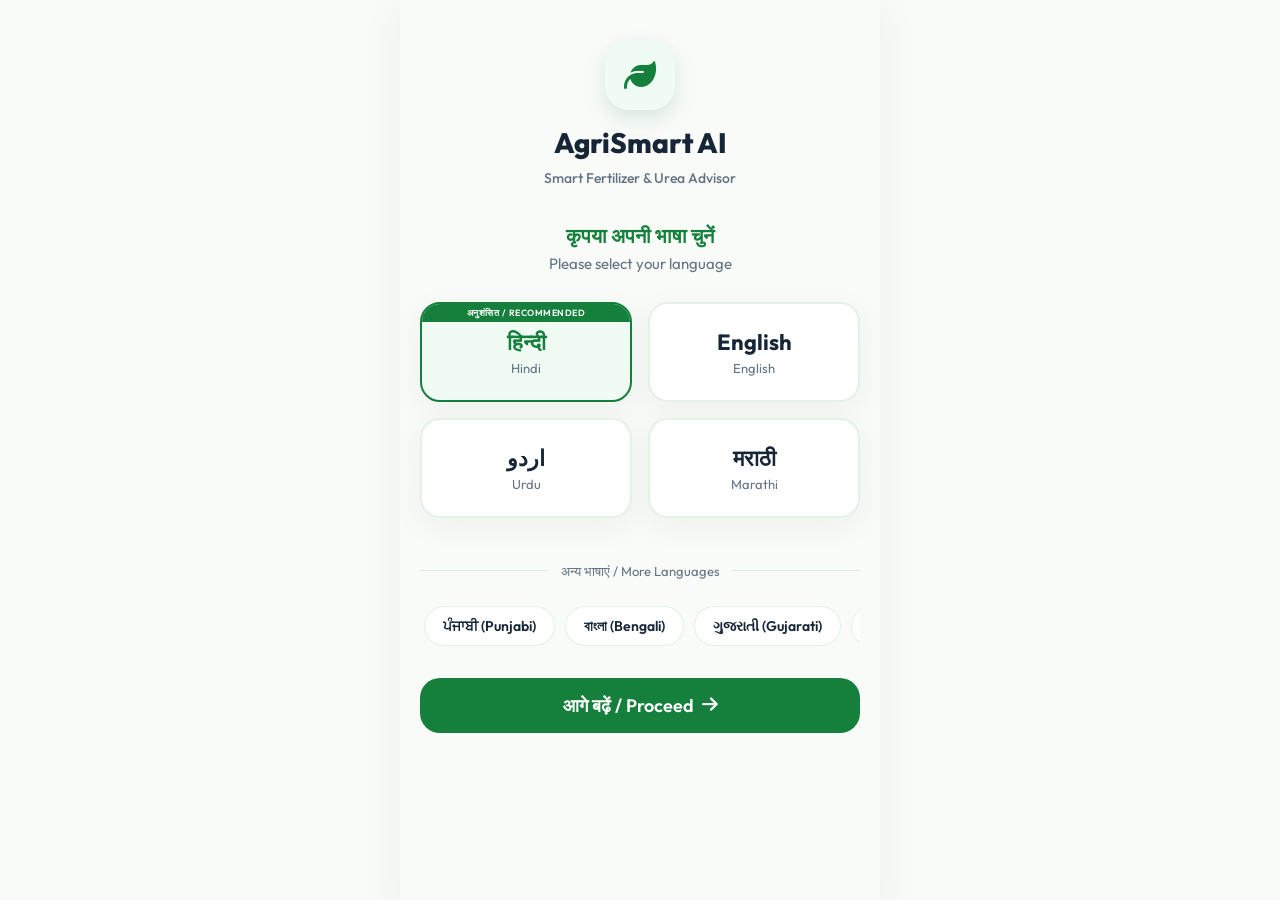
==== index.html @ a5fe014a ". .." ====
<!DOCTYPE html>
<html lang="en">
<head>
  <meta charset="UTF-8">
  <meta name="viewport" content="width=device-width, initial-scale=1.0">
  <title>AgriSmart AI – Smart Fertilizer & Urea Recommendation Assistant</title>
  <!-- PWA Support -->
  <link rel="manifest" href="manifest.json">
  <meta name="theme-color" content="#1b8a4a">
  <link rel="apple-touch-icon" href="https://cdn-icons-png.flaticon.com/512/3043/3043888.png">
  
  <!-- Premium Typography -->
  <link rel="preconnect" href="https://fonts.googleapis.com">
  <link rel="preconnect" href="https://fonts.gstatic.com" crossorigin>
  <link href="https://fonts.googleapis.com/css2?family=Outfit:wght@300;400;500;600;700;800&display=swap" rel="stylesheet">
  
  <!-- FontAwesome Icons for visual enhancement -->
  <link rel="stylesheet" href="https://cdnjs.cloudflare.com/ajax/libs/font-awesome/6.4.0/css/all.min.css">
  
  <!-- Stylesheet link -->
  <link rel="stylesheet" href="style.css">
</head>
<body>

  <!-- Root Application Container -->
  <div id="app-container">

    <!-- 1. MANDATORY LANGUAGE SELECTION SCREEN -->
    <div id="screen-language" class="app-screen active">
      <div class="screen-content language-selection-wrapper">
        <div class="brand-header animate-fade-in">
          <div class="logo-icon"><i class="fa-solid fa-leaf"></i></div>
          <h1>AgriSmart AI</h1>
          <p class="subtitle">Smart Fertilizer & Urea Advisor</p>
        </div>

        <div class="language-instruction">
          <p class="prompt-hi">कृपया अपनी भाषा चुनें</p>
          <p class="prompt-en">Please select your language</p>
        </div>

        <!-- Major Languages Cards Grid -->
        <div class="major-languages-grid">
          <button class="lang-card highlighted" data-lang="hi">
            <span class="native-script">हिन्दी</span>
            <span class="transliterated">Hindi</span>
            <span class="recommend-badge">अनुशंसित / Recommended</span>
          </button>
          <button class="lang-card" data-lang="en">
            <span class="native-script">English</span>
            <span class="transliterated">English</span>
          </button>
          <button class="lang-card" data-lang="ur">
            <span class="native-script">اردو</span>
            <span class="transliterated">Urdu</span>
          </button>
          <button class="lang-card" data-lang="mr">
            <span class="native-script">मराठी</span>
            <span class="transliterated">Marathi</span>
          </button>
        </div>

        <div class="divider-text">
          <span>अन्य भाषाएं / More Languages</span>
        </div>

        <!-- Scrolling List of Other Regional Languages -->
        <div class="scrolling-languages-list">
          <button class="lang-pill" data-lang="pa"><span class="native-script">ਪੰਜਾਬੀ</span> (Punjabi)</button>
          <button class="lang-pill" data-lang="bn"><span class="native-script">বাংলা</span> (Bengali)</button>
          <button class="lang-pill" data-lang="gu"><span class="native-script">ગુજરાતી</span> (Gujarati)</button>
          <button class="lang-pill" data-lang="ta"><span class="native-script">தமிழ்</span> (Tamil)</button>
          <button class="lang-pill" data-lang="te"><span class="native-script">తెలుగు</span> (Telugu)</button>
          <button class="lang-pill" data-lang="kn"><span class="native-script">ಕನ್ನಡ</span> (Kannada)</button>
          <button class="lang-pill" data-lang="ml"><span class="native-script">മലയാളം</span> (Malayalam)</button>
          <button class="lang-pill" data-lang="or"><span class="native-script">ଓଡ଼ିଆ</span> (Odia)</button>
          <button class="lang-pill" data-lang="as"><span class="native-script">অসমীয়া</span> (Assamese)</button>
        </div>

        <div class="action-footer">
          <button id="btn-confirm-language" class="btn btn-primary btn-block btn-lg">
            <span>आगे बढ़ें / Proceed</span> <i class="fa-solid fa-arrow-right"></i>
          </button>
        </div>
      </div>
    </div>

    <!-- 2. QUICK MOBILE OTP LOGIN SCREEN -->
    <div id="screen-login" class="app-screen">
      <header class="app-header">
        <button class="btn-back" onclick="goToScreen('screen-language')"><i class="fa-solid fa-arrow-left"></i></button>
        <span class="header-title" data-i18n="login_title">OTP Login</span>
        <div class="header-spacer"></div>
      </header>
      <div class="screen-content form-container">
        <div class="form-art">
          <i class="fa-solid fa-shield-halved"></i>
        </div>
        <h2 data-i18n="enter_phone_title">Verify Mobile Number</h2>
        <p class="form-desc" data-i18n="enter_phone_desc">We will send a 4-digit verification code to log in safely.</p>
        
        <div class="form-group">
          <label for="input-phone" data-i18n="phone_label">Mobile Number</label>
          <div class="input-with-prefix">
            <span class="prefix">+91</span>
            <input type="tel" id="input-phone" placeholder="98765 43210" maxlength="10">
          </div>
        </div>

        <div id="otp-group" class="form-group hidden">
          <label for="input-otp" data-i18n="otp_label">Enter 4-Digit OTP</label>
          <input type="text" id="input-otp" placeholder="XXXX" maxlength="4" class="otp-input">
          <p class="resend-timer"><span data-i18n="resend_text">Resend Code in:</span> <span id="timer-seconds">59</span>s</p>
        </div>

        <button id="btn-login-submit" class="btn btn-primary btn-block btn-lg">
          <span data-i18n="btn_send_otp">Send OTP Code</span> <i class="fa-solid fa-chevron-right"></i>
        </button>
      </div>
    </div>

    <!-- 3. MAIN DASHBOARD SCREEN -->
    <div id="screen-dashboard" class="app-screen">
      <header class="dashboard-header">
        <div class="user-greeting">
          <div class="avatar"><i class="fa-solid fa-user-gear"></i></div>
          <div>
            <h4 data-i18n="welcome_back">Welcome Back,</h4>
            <h3 id="dash-user-name">Saiful</h3>
          </div>
        </div>
        <div class="header-actions">
          <button class="btn-header-action" id="btn-theme-toggle" title="Toggle Dark/Light Mode"><i class="fa-solid fa-moon"></i></button>
          <button class="btn-header-action" onclick="goToScreen('screen-admin')" title="Admin Panel"><i class="fa-solid fa-chart-line"></i></button>
          <button class="btn-header-action" onclick="goToScreen('screen-settings')" title="Settings"><i class="fa-solid fa-gear"></i></button>
        </div>
      </header>

      <div class="screen-content dashboard-content">
        <!-- Weather Status Card -->
        <div class="weather-alert-card animate-slide-in">
          <div class="weather-main">
            <div class="weather-info">
              <span class="temp" id="dash-temp">32°C</span>
              <span class="desc" id="dash-weather-desc">Partly Cloudy</span>
              <span class="location" id="dash-location">
                <i class="fa-solid fa-location-dot"></i> <span id="dash-location-text">Lucknow, UP</span>
                <button id="btn-gps-sync" title="Sync live weather via GPS" style="background: none; border: none; color: var(--primary-green); cursor: pointer; font-size: 14px; padding: 2px 6px; display: inline-flex; align-items: center; margin-left: 4px; border-radius: 4px; background-color: var(--primary-green-light); transition: opacity 0.2s;"><i class="fa-solid fa-location-crosshairs"></i></button>
                <span id="weather-status-badge" style="font-size: 8px; font-weight: 800; background: var(--neutral-slate); color: var(--neutral-white); padding: 2px 5px; border-radius: 10px; margin-left: 6px; vertical-align: middle;">SIMULATED</span>
              </span>
            </div>
            <div class="weather-icon-lg">
              <i class="fa-solid fa-cloud-sun-rain"></i>
            </div>
          </div>
          <div class="weather-advisory-alert green">
            <i class="fa-solid fa-circle-check"></i>
            <span id="dash-weather-advisory" data-i18n="weather_safe_advisory">No rain expected for 48 hours. Excellent timing for granular urea application.</span>
          </div>
        </div>
        <!-- Weather Simulation Controller -->
        <div class="weather-simulator-panel animate-slide-in">
          <span class="sim-title"><i class="fa-solid fa-wand-magic-sparkles"></i> Weather Demo Simulator</span>
          <div class="sim-btn-group">
            <button class="sim-btn active" data-weather="default">Clear</button>
            <button class="sim-btn" data-weather="rain">Heavy Rain</button>
            <button class="sim-btn" data-weather="wind">High Wind</button>
            <button class="sim-btn" data-weather="drought">Drought</button>
          </div>
        </div>

        <!-- Quick Advisory Start Trigger -->
        <div class="advisory-cta-box" onclick="startChatbot()">
          <div class="cta-content">
            <h3 data-i18n="cta_title">Get Smart Fertilizer Recommendation</h3>
            <p data-i18n="cta_subtitle">Choose the correct urea/fertilizer type, exact quantities, and schedules.</p>
          </div>
          <div class="cta-icon-wrapper">
            <i class="fa-solid fa-comment-medical"></i>
          </div>
        </div>

        <!-- Soil OCR Upload Trigger -->
        <div id="ocr-upload-box" class="ocr-cta-box animate-slide-in" style="background-color: var(--neutral-white); border: 2px dashed var(--primary-green); border-radius: var(--border-radius-lg); padding: 18px 24px; display: flex; justify-content: space-between; align-items: center; cursor: pointer; margin-bottom: 24px; box-shadow: var(--card-shadow);">
          <div class="cta-content" style="flex: 1; padding-right: 16px;">
            <h3 style="font-size: 15px; font-weight: 700; color: var(--primary-green); margin-bottom: 4px;"><i class="fa-solid fa-file-invoice"></i> Upload Soil Report (OCR)</h3>
            <p style="font-size: 12px; color: var(--neutral-slate);">Upload physical report photo to auto-fill NPK parameters.</p>
            <input type="file" id="ocr-file-input" accept="image/*" class="hidden">
          </div>
          <div class="ocr-icon-wrapper" style="width: 44px; height: 44px; background-color: var(--primary-green-light); border-radius: 50%; display: flex; align-items: center; justify-content: center; font-size: 18px; color: var(--primary-green);">
            <i class="fa-solid fa-camera"></i>
          </div>
        </div>

        <!-- Quick Statistics Section -->
        <div class="dashboard-section-title">
          <span data-i18n="your_farm_title">Your Farm Config</span>
          <button class="btn-text" onclick="goToScreen('screen-settings')" data-i18n="edit_btn">Edit</button>
        </div>

        <div class="farm-spec-grid">
          <div class="spec-card">
            <span class="label" data-i18n="spec_soil">Soil Type</span>
            <span class="value" id="dash-soil-type">Loamy Soil</span>
            <i class="fa-solid fa-mountain icon"></i>
          </div>
          <div class="spec-card">
            <span class="label" data-i18n="spec_size">Land Area</span>
            <span class="value" id="dash-land-area">2.5 Acres</span>
            <i class="fa-solid fa-vector-square icon"></i>
          </div>
          <div class="spec-card">
            <span class="label" data-i18n="spec_budget">Budget Level</span>
            <span class="value" id="dash-budget-level">Medium</span>
            <i class="fa-solid fa-wallet icon"></i>
          </div>
        </div>

        <!-- Historical Logs Section -->
        <div class="dashboard-section-title">
          <span data-i18n="history_title">Recent Consultation History</span>
        </div>

        <div id="history-list" class="history-list-wrapper">
          <!-- Populated by JS -->
        </div>
      </div>

      <!-- Navigation Bar -->
      <nav class="app-nav">
        <button class="nav-item active" onclick="goToScreen('screen-dashboard')">
          <i class="fa-solid fa-house"></i>
          <span data-i18n="nav_home">Home</span>
        </button>
        <button class="nav-item" onclick="startChatbot()">
          <i class="fa-solid fa-comments"></i>
          <span data-i18n="nav_chat">Chatbot</span>
        </button>
        <button class="nav-item" onclick="goToScreen('screen-settings')">
          <i class="fa-solid fa-gear"></i>
          <span data-i18n="nav_settings">Settings</span>
        </button>
      </nav>
    </div>

    <!-- 4. CHATBOT CONSOLE SCREEN -->
    <div id="screen-chatbot" class="app-screen">
      <header class="app-header">
        <button class="btn-back" onclick="confirmQuitChat()"><i class="fa-solid fa-xmark"></i></button>
        <span class="header-title"><i class="fa-solid fa-robot"></i> AgriSmart AI Bot</span>
        <div class="header-spacer"></div>
        <button class="btn-header-action" id="btn-voice-input" title="Voice Input" style="color: var(--primary-green); font-size: 20px;"><i class="fa-solid fa-microphone"></i></button>
      </header>

      <!-- Chat Mode Selection Toggle -->
      <div id="chat-mode-selection" class="chat-mode-bar hidden" style="background: var(--primary-green-light); padding: 8px 16px; display: flex; align-items: center; justify-content: space-between; font-size: 13px; border-bottom: 1px solid var(--card-border-glass);">
        <span style="font-weight: 700; color: var(--primary-green);"><i class="fa-solid fa-wand-magic-sparkles"></i> Mode:</span>
        <div class="toggle-container" style="display: flex; gap: 8px;">
          <button id="btn-mode-wizard" class="mode-pill active" onclick="switchChatMode('wizard')" style="background: var(--primary-green); color: var(--neutral-white); border: none; padding: 4px 10px; border-radius: var(--border-radius-sm); font-size: 11px; font-weight: 700; cursor: pointer;">Guided Wizard</button>
          <button id="btn-mode-live" class="mode-pill" onclick="switchChatMode('live')" style="background: none; color: var(--primary-green); border: none; padding: 4px 10px; border-radius: var(--border-radius-sm); font-size: 11px; font-weight: 700; cursor: pointer;">Live AI Agronomist</button>
        </div>
      </div>

      <!-- Messages Window -->
      <div id="chat-messages-container" class="chat-messages-container">
        <!-- Messages appended by JS -->
      </div>

      <!-- Bottom Interactive Dynamic Controls Panel (Wizard) -->
      <div id="chat-input-panel" class="chat-input-panel">
        <!-- Inside here, HTML input grids are switched dynamically by JS -->
      </div>

      <!-- Live AI Keyboard Input Panel (Hidden by default) -->
      <div id="live-chat-input-panel" class="chat-input-panel hidden" style="background-color: var(--neutral-white); border-top: 1px solid var(--card-border-glass); padding: 12px 16px; display: flex; gap: 10px; align-items: center;">
        <input type="text" id="live-chat-input" placeholder="Ask anything about farming..." style="flex: 1; border: 1px solid var(--card-border-glass); border-radius: var(--border-radius-lg); padding: 12px 16px; font-size: 14px; outline: none; background: var(--neutral-white); color: var(--neutral-charcoal);">
        <button id="btn-send-live-chat" class="btn btn-primary" onclick="sendLiveChatMessage()" style="width: 44px; height: 44px; border-radius: 50%; display: flex; align-items: center; justify-content: center; padding: 0; font-size: 16px;"><i class="fa-solid fa-paper-plane"></i></button>
      </div>
    </div>


    <!-- 5. RECOMMENDATION DASHBOARD -->
    <div id="screen-recommendations" class="app-screen">
      <header class="app-header">
        <button class="btn-back" onclick="goToScreen('screen-dashboard')"><i class="fa-solid fa-arrow-left"></i></button>
        <span class="header-title" data-i18n="rec_title">Fertilizer Blueprint</span>
        <button class="btn-header-action" onclick="window.print()" title="Print Summary"><i class="fa-solid fa-print"></i></button>
      </header>

      <!-- Sub Navigation Tabs -->
      <div class="recommendations-tabs">
        <button class="tab-item active" data-target="tab-overview" data-i18n="tab_overview">Overview</button>
        <button class="tab-item" data-target="tab-planner" data-i18n="tab_planner">Planner</button>
        <button class="tab-item" data-target="tab-risk" data-i18n="tab_risk">Risk Analysis</button>
      </div>

      <div class="screen-content recommendations-content">
        
        <!-- Target Crop Metadata Header -->
        <div class="crop-rec-header">
          <div class="crop-badge" id="rec-crop-badge">🌾</div>
          <div>
            <h2 id="rec-crop-title">Rice / धान</h2>
            <p><span data-i18n="rec_stage_lbl">Growth Stage:</span> <strong id="rec-growth-stage">Vegetative</strong></p>
          </div>
          <div class="suitability-score-box">
            <span class="lbl" data-i18n="suitability">Suitability</span>
            <span class="score" id="rec-suitability-score">98%</span>
          </div>
        </div>

        <!-- Weather and Local Alert Block -->
        <div class="weather-alert-card inline" id="rec-weather-warning-box">
          <!-- Will show rain or speed warnings dynamically -->
        </div>

        <!-- TAB CONTENT: OVERVIEW -->
        <div id="tab-overview" class="tab-pane active">
          <h3 class="section-subtitle" data-i18n="recommended_fertilizers">Recommended Fertilizer Mix</h3>
          <div id="fertilizer-cards-container" class="fertilizer-cards-wrapper">
            <!-- Dynamic Cards built by JS -->
          </div>

          <!-- Total Calculation Summary -->
          <div class="total-summary-card">
            <h4 data-i18n="cost_estimation_title">Total Estimated Investment</h4>
            <div class="cost-row">
              <span data-i18n="subtotal_fertilizers">Fertilizers & Urea Subtotal</span>
              <span class="price-val" id="rec-cost-total">₹ 1,480.00</span>
            </div>
            <div class="cost-row highlight">
              <span data-i18n="yield_potential">Estimated Profit Increase</span>
              <span class="profit-val" id="rec-profit-estimate">+ ₹ 6,400 / Acre</span>
            </div>
          </div>

          <!-- Cost Comparison SVG Chart -->
          <div class="chart-summary-card animate-slide-in">
            <h4 style="font-size: 13px; font-weight: 700; margin-bottom: 12px; color: var(--neutral-charcoal);"><i class="fa-solid fa-chart-bar"></i> Fertilizer Cost Comparison</h4>
            <div class="svg-chart-container" style="background-color: #fafdfb; border-radius: var(--border-radius-md); padding: 12px; border: 1px solid var(--card-border-glass); margin-bottom: 8px;">
              <svg id="cost-comparison-svg" viewBox="0 0 300 120" width="100%" height="120">
                <!-- Mapped dynamically in JS -->
              </svg>
            </div>
            <p style="font-size: 11px; color: var(--neutral-slate);"><i class="fa-solid fa-circle-info"></i> Traditional Granular Urea vs. AgriSmart Nano Urea optimization mix.</p>
          </div>

          <!-- Share via WhatsApp Button -->
          <button id="btn-whatsapp-share" class="btn btn-block btn-whatsapp" style="margin-top: 16px; margin-bottom: 16px; background-color: #25D366; color: white;">
            <i class="fa-brands fa-whatsapp" style="font-size: 20px;"></i> <span>व्हाट्सएप पर शेयर करें / Share via WhatsApp</span>
          </button>

          <!-- Irrigation Suggestions -->
          <div class="tip-card animate-slide-in">
            <div class="icon-wrap"><i class="fa-solid fa-droplet"></i></div>
            <div class="body">
              <h4 data-i18n="irrigation_title">Irrigation Suggestion</h4>
              <p id="rec-irrigation-suggestion">Drip Irrigation recommended. Apply watering 24 hours prior to granular urea application to facilitate optimal root adsorption.</p>
            </div>
          </div>
        </div>

        <!-- TAB CONTENT: PLANNER -->
        <div id="tab-planner" class="tab-pane">
          <div class="planner-header">
            <h3 class="section-subtitle" data-i18n="stage_planner_title">Growth Stage Calendar Schedule</h3>
            <p data-i18n="stage_planner_desc">Follow this schedule throughout the lifecycle of the crop to maximize production efficiency.</p>
          </div>

          <div class="timeline-planner" id="timeline-planner-container">
            <!-- Dynamic Timeline Grid built by JS -->
          </div>
        </div>

        <!-- TAB CONTENT: RISK ANALYSIS -->
        <div id="tab-risk" class="tab-pane">
          <div class="risk-summary-card">
            <h3 class="risk-title text-red"><i class="fa-solid fa-triangle-exclamation"></i> <span data-i18n="risk_title">Fertilizer Risk Warning</span></h3>
            <p data-i18n="risk_introduction">Excessive fertilizer destroys micro-ecosystems in loamy soil and scales production costs without yield gains. Insufficient dosage leads to weak stems.</p>
            
            <div class="risk-bar-group">
              <div class="risk-bar-labels">
                <span class="label">Nitrogen (N) Risk Saturation</span>
                <span class="val-lbl" id="risk-lbl-n">65% (Optimal)</span>
              </div>
              <div class="progress-track">
                <div class="progress-bar green" id="risk-bar-n" style="width: 65%;"></div>
              </div>
            </div>

            <div class="risk-bar-group">
              <div class="risk-bar-labels">
                <span class="label">Phosphorus (P) Risk Saturation</span>
                <span class="val-lbl" id="risk-lbl-p">40% (Safe)</span>
              </div>
              <div class="progress-track">
                <div class="progress-bar blue" id="risk-bar-p" style="width: 40%;"></div>
              </div>
            </div>

            <div class="risk-bar-group">
              <div class="risk-bar-labels">
                <span class="label">Potassium (K) Risk Saturation</span>
                <span class="val-lbl" id="risk-lbl-k">30% (Safe)</span>
              </div>
              <div class="progress-track">
                <div class="progress-bar blue" id="risk-bar-k" style="width: 30%;"></div>
              </div>
            </div>
          </div>

          <div class="risk-grid">
            <div class="risk-box danger">
              <h4><i class="fa-solid fa-skull-crossbones"></i> <span data-i18n="overuse_risks">Overuse Risks</span></h4>
              <ul>
                <li data-i18n="or_1">Acidifies soil environment.</li>
                <li data-i18n="or_2">Leaches nitrates into groundwater.</li>
                <li data-i18n="or_3">Increases susceptibility to stem rot and pests.</li>
              </ul>
            </div>
            <div class="risk-box warning">
              <h4><i class="fa-solid fa-circle-exclamation"></i> <span data-i18n="underuse_risks">Underuse Risks</span></h4>
              <ul>
                <li data-i18n="ur_1">Stunted root systems.</li>
                <li data-i18n="ur_2">Premature yellowing of leaves.</li>
                <li data-i18n="ur_3">Poor flowering and grain-filling.</li>
              </ul>
            </div>
          </div>
        </div>

      </div>
    </div>

    <!-- 6. SETTINGS & PROFILE MANAGEMENT -->
    <div id="screen-settings" class="app-screen">
      <header class="app-header">
        <button class="btn-back" onclick="goToScreen('screen-dashboard')"><i class="fa-solid fa-arrow-left"></i></button>
        <span class="header-title" data-i18n="settings_title">Configuration Settings</span>
        <div class="header-spacer"></div>
      </header>

      <div class="screen-content settings-content">
        <!-- Profile Config -->
        <div class="settings-section">
          <h3 data-i18n="sett_profile_header">Farmer Details</h3>
          <div class="form-group">
            <label for="sett-name" data-i18n="name_label">Full Name</label>
            <input type="text" id="sett-name" value="Saiful">
          </div>
          <div class="form-group">
            <label for="sett-soil" data-i18n="spec_soil">Soil Type</label>
            <select id="sett-soil">
              <option value="loamy" selected>Loamy Soil / दोमट मिट्टी</option>
              <option value="sandy">Sandy Soil / रेतीली मिट्टी</option>
              <option value="clay">Clay Soil / चिकनी मिट्टी</option>
              <option value="black">Black Soil / काली मिट्टी</option>
              <option value="red">Red Soil / लाल मिट्टी</option>
              <option value="alluvial">Alluvial Soil / जलोढ़ मिट्टी</option>
            </select>
          </div>
          <div class="form-row-2">
            <div class="form-group">
              <label for="sett-area" data-i18n="spec_size">Land Area</label>
              <input type="number" id="sett-area" value="2.5" step="0.1">
            </div>
            <div class="form-group">
              <label for="sett-unit">Unit</label>
              <select id="sett-unit">
                <option value="acre" selected>Acres</option>
                <option value="hectare">Hectares</option>
                <option value="bigha">Bigha</option>
              </select>
            </div>
          </div>
          <div class="form-group">
            <label for="sett-budget" data-i18n="spec_budget">Budget Level</label>
            <select id="sett-budget">
              <option value="low">Low Budget / कम बजट</option>
              <option value="medium" selected>Medium Budget / मध्यम बजट</option>
              <option value="high">High Budget / उच्च बजट</option>
            </select>
          </div>
        </div>

        <!-- Language Switcher Section -->
        <div class="settings-section">
          <h3 data-i18n="sett_lang_header">Interface Language</h3>
          <p class="form-desc" data-i18n="sett_lang_desc">Changing the language updates all UI text, advice cards, and chatbot triggers immediately.</p>
          <div class="settings-lang-grid">
            <button class="lang-pill" data-lang="hi">हिन्दी (Hindi)</button>
            <button class="lang-pill" data-lang="en">English</button>
            <button class="lang-pill" data-lang="ur">اردو (Urdu)</button>
            <button class="lang-pill" data-lang="mr">मराठी (Marathi)</button>
          </div>
        </div>

        <!-- Gemini API Key Config Section -->
        <div class="settings-section">
          <h3>AI Configuration</h3>
          <p class="form-desc">Provide your Google Gemini API Key to enable the live conversational AI Agronomist chatbot. Leave blank to use the local guided wizard.</p>
          <div class="form-group">
            <label for="sett-gemini-key">Gemini API Key</label>
            <div style="position: relative; display: flex; align-items: center;">
              <input type="password" id="sett-gemini-key" placeholder="Enter AIzaSy..." style="padding-right: 40px; width: 100%;">
              <button type="button" id="btn-toggle-key-visibility" style="position: absolute; right: 10px; background: none; border: none; color: var(--neutral-slate); cursor: pointer; font-size: 16px;">
                <i class="fa-solid fa-eye"></i>
              </button>
            </div>
          </div>
          <div id="gemini-key-status" class="key-status-badge invalid" style="margin-top: 8px; font-size: 11px; font-weight: 600; display: inline-flex; align-items: center; gap: 4px; color: #d9534f;">
            <i class="fa-solid fa-circle-xmark"></i> <span>No API Key Saved</span>
          </div>
        </div>

        <button id="btn-save-settings" class="btn btn-primary btn-block btn-lg" onclick="saveSettings()">
          <span data-i18n="btn_save">Save Configuration</span> <i class="fa-solid fa-check"></i>
        </button>
      </div>

      <nav class="app-nav">
        <button class="nav-item" onclick="goToScreen('screen-dashboard')">
          <i class="fa-solid fa-house"></i>
          <span data-i18n="nav_home">Home</span>
        </button>
        <button class="nav-item" onclick="startChatbot()">
          <i class="fa-solid fa-comments"></i>
          <span data-i18n="nav_chat">Chatbot</span>
        </button>
        <button class="nav-item active" onclick="goToScreen('screen-settings')">
          <i class="fa-solid fa-gear"></i>
          <span data-i18n="nav_settings">Settings</span>
        </button>
      </nav>
    </div>

    <!-- 7. ADMIN TELEMETRY WORKSPACE -->
    <div id="screen-admin" class="app-screen">
      <header class="app-header">
        <button class="btn-back" onclick="goToScreen('screen-dashboard')"><i class="fa-solid fa-arrow-left"></i></button>
        <span class="header-title">Admin Operations Console</span>
        <div class="header-spacer"></div>
      </header>

      <div class="screen-content admin-content">
        <div class="admin-stat-row">
          <div class="admin-stat-card">
            <span class="lbl">Total Farmers</span>
            <span class="val">1,248</span>
          </div>
          <div class="admin-stat-card">
            <span class="lbl">Consultations</span>
            <span class="val">4,812</span>
          </div>
        </div>

        <!-- Language Usage Statistics Graph Mockup -->
        <div class="admin-chart-card">
          <h4>Language Usage Metrics</h4>
          <div class="lang-bars">
            <div class="chart-row">
              <span class="lang-label">Hindi (हिन्दी)</span>
              <div class="bar-track"><div class="bar-fill" style="width: 58%;">58%</div></div>
            </div>
            <div class="chart-row">
              <span class="lang-label">English</span>
              <div class="bar-track"><div class="bar-fill" style="width: 15%;">15%</div></div>
            </div>
            <div class="chart-row">
              <span class="lang-label">Marathi (मराठी)</span>
              <div class="bar-track"><div class="bar-fill" style="width: 12%;">12%</div></div>
            </div>
            <div class="chart-row">
              <span class="lang-label">Urdu (اردو)</span>
              <div class="bar-track"><div class="bar-fill" style="width: 8%;">8%</div></div>
            </div>
            <div class="chart-row">
              <span class="lang-label">Others</span>
              <div class="bar-track"><div class="bar-fill" style="width: 7%;">7%</div></div>
            </div>
          </div>
        </div>

        <!-- Regional Crop Preferences -->
        <div class="admin-chart-card">
          <h4>Top Queried Crops</h4>
          <div class="crop-ranking-list">
            <div class="rank-item">
              <span class="rank">#1</span>
              <span class="crop-name">Rice (धान)</span>
              <span class="count">1,892 Queries</span>
            </div>
            <div class="rank-item">
              <span class="rank">#2</span>
              <span class="crop-name">Wheat (गेहूं)</span>
              <span class="count">1,410 Queries</span>
            </div>
            <div class="rank-item">
              <span class="rank">#3</span>
              <span class="crop-name">Sugarcane (गन्ना)</span>
              <span class="count">904 Queries</span>
            </div>
            <div class="rank-item">
              <span class="rank">#4</span>
              <span class="crop-name">Cotton (कपास)</span>
              <span class="count">412 Queries</span>
            </div>
          </div>
        </div>

        <!-- Admin Configuration Overrides -->
        <div class="admin-chart-card">
          <h4>Agronomy Coefficient Overrides</h4>
          <div class="override-controls">
            <div class="ctrl-group">
              <label>Neem Urea Subsidy Multiplier</label>
              <input type="number" step="0.05" value="1.00">
            </div>
            <div class="ctrl-group">
              <label>Rain Delay Precip. Threshold (mm)</label>
              <input type="number" value="20">
            </div>
            <button class="btn btn-primary btn-sm btn-block">Apply Coefficients Globally</button>
          </div>
        </div>
      </div>
    </div>

  </div>

  <!-- OCR Loading Modal Overlay -->
  <div id="ocr-modal" class="ocr-modal hidden" style="position: absolute; top: 0; left: 0; width: 100%; height: 100%; background: rgba(0,0,0,0.5); z-index: 100; display: flex; align-items: center; justify-content: center; padding: 20px;">
    <div class="ocr-modal-content" style="background: var(--neutral-white); border-radius: var(--border-radius-lg); padding: 30px; width: 100%; max-width: 380px; text-align: center; box-shadow: var(--card-shadow); border: 1px solid var(--card-border-glass);">
      <div class="ocr-scan-line" style="width: 80px; height: 80px; margin: 0 auto 20px; border-radius: 50%; border: 3px solid var(--primary-green); display: flex; align-items: center; justify-content: center; font-size: 32px; color: var(--primary-green); position: relative; overflow: hidden;">
        <i class="fa-solid fa-file-invoice"></i>
        <div class="scanner-bar" style="position: absolute; width: 100%; height: 4px; background-color: var(--primary-green); top: 0; left: 0; width: 100%; animation: scan-anim 1.5s infinite ease-in-out;"></div>
      </div>
      <h3 id="ocr-modal-title">Scanning Soil Report...</h3>
      <p id="ocr-modal-desc" style="font-size: 13px; color: var(--neutral-slate); margin-top: 8px;">Extracting N-P-K nutrient saturation ratings using client-side OCR analysis.</p>
      
      <div class="progress-track" style="margin-top: 20px; height: 6px;">
        <div id="ocr-progress-bar" class="progress-bar green" style="width: 0%;"></div>
      </div>
    </div>
  </div>

  <!-- Javascript entry -->
  <script src="app.js"></script>
  
  <!-- Register PWA Service Worker -->
  <script>
    if ('serviceWorker' in navigator) {
      window.addEventListener('load', () => {
        navigator.serviceWorker.register('./sw.js')
          .then((reg) => console.log('[PWA] Service Worker registered: ', reg.scope))
          .catch((err) => console.error('[PWA] Service Worker registration failed: ', err));
      });
    }
  </script>
</body>
</html>
---- style.css ----
/* ==========================================================================
   AGRISMART AI - PREMIUM STYLING DESIGN SYSTEM (VANILLA CSS)
   ========================================================================== */

/* Design Tokens & CSS Variables */
:root {
  /* Color Palette - HSL Calibrated */
  --primary-green: hsl(142, 72%, 29%);
  --primary-green-hover: hsl(142, 72%, 23%);
  --primary-green-light: hsl(142, 60%, 96%);
  --primary-green-glow: hsla(142, 72%, 29%, 0.15);
  
  --earth-amber: hsl(38, 92%, 46%);
  --earth-amber-light: hsl(38, 90%, 96%);
  --earth-amber-glow: hsla(38, 92%, 46%, 0.15);
  
  --danger-red: hsl(354, 76%, 45%);
  --danger-red-light: hsl(354, 80%, 96%);
  
  --safe-blue: hsl(211, 79%, 45%);
  --safe-blue-light: hsl(211, 80%, 96%);

  --neutral-charcoal: hsl(210, 40%, 15%);
  --neutral-slate: hsl(210, 14%, 45%);
  --neutral-cream: hsl(120, 15%, 98%);
  --neutral-white: hsl(0, 0%, 100%);
  
  --card-bg-glass: rgba(255, 255, 255, 0.85);
  --card-border-glass: rgba(27, 138, 74, 0.12);
  --card-shadow: 0 8px 32px 0 rgba(10, 47, 25, 0.05);

  /* Layout Constants */
  --header-height: 64px;
  --nav-height: 68px;
  --border-radius-lg: 20px;
  --border-radius-md: 12px;
  --border-radius-sm: 8px;
  --transition-speed: 0.3s;
}

/* Global Reset & Base Setup */
* {
  box-sizing: border-box;
  margin: 0;
  padding: 0;
  font-family: 'Outfit', -apple-system, BlinkMacSystemFont, "Segoe UI", Roboto, sans-serif;
  -webkit-tap-highlight-color: transparent;
}

body {
  background-color: var(--neutral-cream);
  color: var(--neutral-charcoal);
  font-size: 16px;
  line-height: 1.5;
  display: flex;
  justify-content: center;
  align-items: center;
  min-height: 100vh;
  overflow: hidden;
}

/* App Container Wrapper (Simulating Mobile-First Screen limits) */
#app-container {
  width: 100%;
  max-width: 480px;
  height: 100vh;
  background-color: var(--neutral-white);
  box-shadow: 0 10px 40px rgba(0,0,0,0.06);
  position: relative;
  display: flex;
  flex-direction: column;
  overflow: hidden;
}

/* Screen Layout & Navigation States */
.app-screen {
  position: absolute;
  top: 0;
  left: 0;
  width: 100%;
  height: 100%;
  display: flex;
  flex-direction: column;
  background-color: var(--neutral-cream);
  opacity: 0;
  transform: translateY(15px);
  pointer-events: none;
  transition: opacity var(--transition-speed) ease, transform var(--transition-speed) ease;
  z-index: 1;
}

.app-screen.active {
  opacity: 1;
  transform: translateY(0);
  pointer-events: auto;
  z-index: 10;
}

.screen-content {
  flex: 1;
  overflow-y: auto;
  padding: 20px;
  padding-bottom: 90px; /* Space for dynamic footer items */
}

/* Custom Scrollbars */
.screen-content::-webkit-scrollbar {
  width: 4px;
}
.screen-content::-webkit-scrollbar-thumb {
  background: rgba(0, 0, 0, 0.1);
  border-radius: 4px;
}

/* ==========================================================================
   UI UTILITY COMPONENTS (Buttons, Cards, Inputs)
   ========================================================================== */

.btn {
  display: inline-flex;
  align-items: center;
  justify-content: center;
  padding: 12px 24px;
  border-radius: var(--border-radius-md);
  font-weight: 600;
  font-size: 16px;
  border: none;
  cursor: pointer;
  transition: all var(--transition-speed) ease;
  gap: 8px;
}

.btn-primary {
  background-color: var(--primary-green);
  color: var(--neutral-white);
}

.btn-primary:hover {
  background-color: var(--primary-green-hover);
  box-shadow: 0 4px 12px var(--primary-green-glow);
}

.btn-block {
  display: flex;
  width: 100%;
}

.btn-lg {
  padding: 16px 28px;
  font-size: 18px;
  border-radius: var(--border-radius-lg);
}

.btn-sm {
  padding: 8px 16px;
  font-size: 14px;
  border-radius: var(--border-radius-sm);
}

.btn-text {
  background: none;
  border: none;
  color: var(--primary-green);
  font-weight: 600;
  cursor: pointer;
}

.app-header {
  height: var(--header-height);
  background-color: var(--neutral-white);
  border-bottom: 1px solid var(--card-border-glass);
  display: flex;
  align-items: center;
  padding: 0 16px;
  gap: 16px;
  z-index: 11;
}

.btn-back {
  background: none;
  border: none;
  font-size: 18px;
  color: var(--neutral-charcoal);
  cursor: pointer;
  width: 40px;
  height: 40px;
  display: flex;
  align-items: center;
  justify-content: center;
  border-radius: 50%;
  transition: background var(--transition-speed);
}

.btn-back:hover {
  background: var(--primary-green-light);
  color: var(--primary-green);
}

.header-title {
  font-weight: 700;
  font-size: 18px;
  color: var(--neutral-charcoal);
}

.header-spacer {
  flex: 1;
}

.btn-header-action {
  background: none;
  border: none;
  font-size: 18px;
  color: var(--neutral-slate);
  cursor: pointer;
  width: 40px;
  height: 40px;
  border-radius: 50%;
  display: flex;
  align-items: center;
  justify-content: center;
}

.btn-header-action:hover {
  background: var(--primary-green-light);
  color: var(--primary-green);
}

/* ==========================================================================
   1. LANGUAGE SCREEN STYLING
   ========================================================================== */

.language-selection-wrapper {
  display: flex;
  flex-direction: column;
  height: 100%;
}

.brand-header {
  text-align: center;
  margin-top: 20px;
  margin-bottom: 30px;
}

.logo-icon {
  width: 70px;
  height: 70px;
  background-color: var(--primary-green-light);
  color: var(--primary-green);
  font-size: 32px;
  border-radius: 24px;
  display: inline-flex;
  align-items: center;
  justify-content: center;
  margin-bottom: 12px;
  box-shadow: 0 8px 20px var(--primary-green-glow);
}

.brand-header h1 {
  font-size: 28px;
  font-weight: 800;
  color: var(--neutral-charcoal);
}

.brand-header .subtitle {
  font-size: 14px;
  color: var(--neutral-slate);
  font-weight: 500;
  margin-top: 4px;
}

.language-instruction {
  text-align: center;
  margin-bottom: 24px;
}

.language-instruction p {
  margin: 2px 0;
}

.prompt-hi {
  font-size: 20px;
  font-weight: 700;
  color: var(--primary-green);
}

.prompt-en {
  font-size: 15px;
  color: var(--neutral-slate);
}

/* Major languages grid card layout */
.major-languages-grid {
  display: grid;
  grid-template-columns: 1fr 1fr;
  gap: 16px;
  margin-bottom: 24px;
}

.lang-card {
  background: var(--neutral-white);
  border: 2px solid var(--card-border-glass);
  border-radius: var(--border-radius-lg);
  padding: 24px 16px;
  display: flex;
  flex-direction: column;
  align-items: center;
  justify-content: center;
  cursor: pointer;
  transition: all var(--transition-speed) cubic-bezier(0.4, 0, 0.2, 1);
  box-shadow: var(--card-shadow);
  position: relative;
  overflow: hidden;
}

.lang-card .native-script {
  font-size: 22px;
  font-weight: 700;
  color: var(--neutral-charcoal);
}

.lang-card .transliterated {
  font-size: 13px;
  color: var(--neutral-slate);
  margin-top: 4px;
}

.lang-card.highlighted {
  border-color: var(--primary-green);
  background: var(--primary-green-light);
}

.lang-card.highlighted .native-script {
  color: var(--primary-green);
}

.lang-card .recommend-badge {
  position: absolute;
  top: 0;
  left: 0;
  right: 0;
  background-color: var(--primary-green);
  color: var(--neutral-white);
  font-size: 9px;
  font-weight: 600;
  padding: 3px 0;
  text-align: center;
  letter-spacing: 0.5px;
  text-transform: uppercase;
}

.divider-text {
  text-align: center;
  position: relative;
  margin: 16px 0;
}

.divider-text::before {
  content: '';
  position: absolute;
  left: 0;
  top: 50%;
  width: 100%;
  height: 1px;
  background-color: var(--card-border-glass);
  z-index: 1;
}

.divider-text span {
  position: relative;
  background-color: var(--neutral-cream);
  padding: 0 12px;
  font-size: 13px;
  color: var(--neutral-slate);
  z-index: 2;
}

/* Scrollable regional language layout */
.scrolling-languages-list {
  display: flex;
  gap: 10px;
  overflow-x: auto;
  padding: 8px 4px;
  margin-bottom: 24px;
}

.scrolling-languages-list::-webkit-scrollbar {
  display: none;
}

.lang-pill {
  flex-shrink: 0;
  background: var(--neutral-white);
  border: 1px solid var(--card-border-glass);
  padding: 10px 18px;
  border-radius: 50px;
  font-size: 14px;
  font-weight: 600;
  color: var(--neutral-charcoal);
  cursor: pointer;
  transition: all var(--transition-speed);
}

.lang-pill.selected {
  background-color: var(--primary-green);
  color: var(--neutral-white);
  border-color: var(--primary-green);
}

/* ==========================================================================
   2. OTP VERIFICATION LOGIN SCREEN
   ========================================================================== */

.form-container {
  display: flex;
  flex-direction: column;
  justify-content: center;
}

.form-art {
  font-size: 64px;
  color: var(--primary-green);
  text-align: center;
  margin-bottom: 20px;
}

.form-container h2 {
  font-size: 24px;
  font-weight: 800;
  text-align: center;
  margin-bottom: 8px;
}

.form-desc {
  font-size: 14px;
  color: var(--neutral-slate);
  text-align: center;
  margin-bottom: 30px;
}

.form-group {
  margin-bottom: 24px;
}

.form-group label {
  display: block;
  font-size: 14px;
  font-weight: 600;
  margin-bottom: 8px;
  color: var(--neutral-charcoal);
}

.input-with-prefix {
  display: flex;
  align-items: center;
  background-color: var(--neutral-white);
  border: 2px solid var(--card-border-glass);
  border-radius: var(--border-radius-md);
  padding: 0 16px;
  transition: border-color var(--transition-speed);
}

.input-with-prefix:focus-within {
  border-color: var(--primary-green);
}

.input-with-prefix .prefix {
  font-weight: 700;
  color: var(--neutral-charcoal);
  margin-right: 8px;
}

.input-with-prefix input, .form-group input, .form-group select {
  flex: 1;
  border: none;
  background: none;
  padding: 16px 0;
  font-size: 16px;
  font-weight: 600;
  color: var(--neutral-charcoal);
  outline: none;
}

.form-group input[type="text"], .form-group select {
  width: 100%;
  border: 2px solid var(--card-border-glass);
  background-color: var(--neutral-white);
  padding: 16px;
  border-radius: var(--border-radius-md);
}

.form-group input[type="text"]:focus, .form-group select:focus {
  border-color: var(--primary-green);
}

.form-row-2 {
  display: grid;
  grid-template-columns: 1fr 1fr;
  gap: 16px;
}

.otp-input {
  text-align: center;
  letter-spacing: 12px;
  font-size: 24px !important;
}

.resend-timer {
  font-size: 13px;
  color: var(--neutral-slate);
  text-align: right;
  margin-top: 8px;
}

/* ==========================================================================
   3. DASHBOARD STYLING
   ========================================================================== */

.dashboard-header {
  height: 80px;
  background: var(--neutral-white);
  border-bottom: 1px solid var(--card-border-glass);
  padding: 0 20px;
  display: flex;
  align-items: center;
  justify-content: space-between;
}

.user-greeting {
  display: flex;
  align-items: center;
  gap: 12px;
}

.user-greeting .avatar {
  width: 44px;
  height: 44px;
  background: var(--primary-green-light);
  color: var(--primary-green);
  border-radius: 50%;
  display: flex;
  align-items: center;
  justify-content: center;
  font-size: 20px;
}

.user-greeting h4 {
  font-size: 12px;
  color: var(--neutral-slate);
  font-weight: 400;
}

.user-greeting h3 {
  font-size: 16px;
  font-weight: 700;
}

.header-actions {
  display: flex;
  gap: 8px;
}

/* Weather Advisory Banner card style */
.weather-alert-card {
  background: var(--neutral-white);
  border-radius: var(--border-radius-lg);
  padding: 20px;
  margin-bottom: 20px;
  box-shadow: var(--card-shadow);
  border: 1px solid var(--card-border-glass);
}

.weather-alert-card.inline {
  border-left: 4px solid var(--earth-amber);
}

.weather-main {
  display: flex;
  justify-content: space-between;
  align-items: center;
  margin-bottom: 16px;
}

.weather-info {
  display: flex;
  flex-direction: column;
}

.weather-info .temp {
  font-size: 32px;
  font-weight: 800;
  color: var(--neutral-charcoal);
}

.weather-info .desc {
  font-size: 14px;
  font-weight: 600;
  color: var(--neutral-slate);
}

.weather-info .location {
  font-size: 12px;
  color: var(--neutral-slate);
  margin-top: 4px;
}

.weather-icon-lg {
  font-size: 44px;
  color: var(--earth-amber);
}

.weather-advisory-alert {
  display: flex;
  gap: 10px;
  align-items: flex-start;
  padding: 12px 16px;
  border-radius: var(--border-radius-md);
  font-size: 13px;
  font-weight: 600;
}

.weather-advisory-alert.green {
  background-color: var(--primary-green-light);
  color: var(--primary-green);
}

.weather-advisory-alert.amber {
  background-color: var(--earth-amber-light);
  color: var(--earth-amber);
}

/* Advisory Call-to-action box */
.advisory-cta-box {
  background: linear-gradient(135deg, var(--primary-green), var(--primary-green-hover));
  border-radius: var(--border-radius-lg);
  padding: 24px;
  color: var(--neutral-white);
  display: flex;
  justify-content: space-between;
  align-items: center;
  cursor: pointer;
  margin-bottom: 24px;
  box-shadow: 0 12px 24px var(--primary-green-glow);
  transition: transform var(--transition-speed);
}

.advisory-cta-box:active {
  transform: scale(0.98);
}

.cta-content {
  flex: 1;
  padding-right: 16px;
}

.cta-content h3 {
  font-size: 18px;
  font-weight: 700;
  margin-bottom: 8px;
}

.cta-content p {
  font-size: 13px;
  opacity: 0.9;
}

.cta-icon-wrapper {
  width: 52px;
  height: 52px;
  background-color: rgba(255,255,255,0.2);
  border-radius: 50%;
  display: flex;
  align-items: center;
  justify-content: center;
  font-size: 24px;
}

/* Farm parameter grid cards */
.dashboard-section-title {
  display: flex;
  justify-content: space-between;
  align-items: center;
  margin-bottom: 12px;
  font-weight: 700;
  font-size: 14px;
  text-transform: uppercase;
  letter-spacing: 1px;
  color: var(--neutral-slate);
}

.farm-spec-grid {
  display: grid;
  grid-template-columns: 1fr 1fr 1fr;
  gap: 12px;
  margin-bottom: 24px;
}

.spec-card {
  background-color: var(--neutral-white);
  border: 1px solid var(--card-border-glass);
  border-radius: var(--border-radius-md);
  padding: 16px 12px;
  display: flex;
  flex-direction: column;
  position: relative;
  overflow: hidden;
  box-shadow: var(--card-shadow);
}

.spec-card .label {
  font-size: 11px;
  color: var(--neutral-slate);
  font-weight: 600;
}

.spec-card .value {
  font-size: 14px;
  font-weight: 700;
  color: var(--neutral-charcoal);
  margin-top: 4px;
}

.spec-card .icon {
  position: absolute;
  right: -8px;
  bottom: -8px;
  font-size: 32px;
  opacity: 0.05;
}

/* History logs design layout */
.history-list-wrapper {
  display: flex;
  flex-direction: column;
  gap: 12px;
}

.history-card {
  background-color: var(--neutral-white);
  border: 1px solid var(--card-border-glass);
  border-radius: var(--border-radius-md);
  padding: 16px;
  display: flex;
  justify-content: space-between;
  align-items: center;
  cursor: pointer;
  box-shadow: var(--card-shadow);
}

.history-card:hover {
  border-color: var(--primary-green);
}

.history-main-info h4 {
  font-size: 15px;
  font-weight: 700;
}

.history-main-info p {
  font-size: 12px;
  color: var(--neutral-slate);
  margin-top: 2px;
}

.history-date {
  font-size: 11px;
  color: var(--neutral-slate);
  text-align: right;
}

/* Standard PWA Bottom Navigation Menu */
.app-nav {
  position: absolute;
  bottom: 0;
  left: 0;
  width: 100%;
  height: var(--nav-height);
  background-color: var(--neutral-white);
  border-top: 1px solid var(--card-border-glass);
  display: grid;
  grid-template-columns: 1fr 1fr 1fr;
  z-index: 20;
}

.nav-item {
  background: none;
  border: none;
  display: flex;
  flex-direction: column;
  align-items: center;
  justify-content: center;
  font-size: 11px;
  font-weight: 600;
  color: var(--neutral-slate);
  cursor: pointer;
  gap: 4px;
  transition: color var(--transition-speed);
}

.nav-item i {
  font-size: 20px;
}

.nav-item.active {
  color: var(--primary-green);
}

/* ==========================================================================
   4. CHATBOT WINDOW DESIGN
   ========================================================================== */

.chat-messages-container {
  flex: 1;
  overflow-y: auto;
  padding: 16px;
  display: flex;
  flex-direction: column;
  gap: 16px;
  background-color: #fafdfb;
}

.msg-bubble {
  max-width: 80%;
  padding: 14px 18px;
  border-radius: var(--border-radius-md);
  font-size: 15px;
  line-height: 1.4;
  position: relative;
  animation: pop-bubble 0.25s cubic-bezier(0.175, 0.885, 0.32, 1.275);
}

.msg-bubble.bot {
  align-self: flex-start;
  background-color: var(--neutral-white);
  color: var(--neutral-charcoal);
  border-bottom-left-radius: 4px;
  box-shadow: 0 4px 12px rgba(0,0,0,0.02);
  border: 1px solid var(--card-border-glass);
}

.msg-bubble.user {
  align-self: flex-end;
  background-color: var(--primary-green);
  color: var(--neutral-white);
  border-bottom-right-radius: 4px;
}

/* Chat Input control templates */
.chat-input-panel {
  background: var(--neutral-white);
  border-top: 1px solid var(--card-border-glass);
  padding: 16px;
  z-index: 10;
}

.options-choice-grid {
  display: grid;
  grid-template-columns: 1fr;
  gap: 10px;
}

.options-choice-grid-2 {
  display: grid;
  grid-template-columns: 1fr 1fr;
  gap: 10px;
}

.btn-option {
  background-color: var(--neutral-white);
  border: 2px solid var(--card-border-glass);
  padding: 14px 16px;
  border-radius: var(--border-radius-md);
  font-size: 15px;
  font-weight: 600;
  text-align: center;
  cursor: pointer;
  transition: all var(--transition-speed);
}

.btn-option:hover, .btn-option.selected {
  border-color: var(--primary-green);
  color: var(--primary-green);
  background-color: var(--primary-green-light);
}

/* Soil Photographic option cards */
.soil-choice-deck {
  display: grid;
  grid-template-columns: 1fr 1fr;
  gap: 12px;
}

.soil-opt-card {
  background-color: var(--neutral-white);
  border: 2px solid var(--card-border-glass);
  border-radius: var(--border-radius-md);
  padding: 12px;
  text-align: center;
  cursor: pointer;
  transition: all var(--transition-speed);
}

.soil-opt-card .soil-swatch {
  width: 100%;
  height: 50px;
  border-radius: var(--border-radius-sm);
  margin-bottom: 8px;
}

.soil-opt-card.sandy .soil-swatch { background-color: #d2b48c; } /* Tan */
.soil-opt-card.clay .soil-swatch { background-color: #8b4513; } /* Saddlebrown */
.soil-opt-card.loamy .soil-swatch { background-color: #5c4033; } /* Dark brown */
.soil-opt-card.black .soil-swatch { background-color: #2f4f4f; } /* Dark slate */
.soil-opt-card.red .soil-swatch { background-color: #a0522d; } /* Sienna */
.soil-opt-card.alluvial .soil-swatch { background-color: #708090; } /* Slate gray */

.soil-opt-card .name {
  font-size: 13px;
  font-weight: 700;
  display: block;
}

.soil-opt-card.selected {
  border-color: var(--primary-green);
  background-color: var(--primary-green-light);
  color: var(--primary-green);
}

.chatbot-numeric-input-block {
  display: flex;
  gap: 10px;
  align-items: center;
}

.chatbot-numeric-input-block input {
  flex: 1;
  padding: 14px;
  font-size: 16px;
  font-weight: 700;
  border: 2px solid var(--card-border-glass);
  border-radius: var(--border-radius-md);
  text-align: center;
}

/* ==========================================================================
   5. RECOMMENDATIONS VIEW & TABS
   ========================================================================== */

.recommendations-tabs {
  display: flex;
  background-color: var(--neutral-white);
  border-bottom: 1px solid var(--card-border-glass);
  z-index: 10;
}

.tab-item {
  flex: 1;
  background: none;
  border: none;
  padding: 16px 0;
  font-size: 13px;
  font-weight: 700;
  color: var(--neutral-slate);
  cursor: pointer;
  text-align: center;
  position: relative;
  text-transform: uppercase;
  letter-spacing: 0.5px;
}

.tab-item.active {
  color: var(--primary-green);
}

.tab-item.active::after {
  content: '';
  position: absolute;
  bottom: 0;
  left: 20%;
  right: 20%;
  height: 3px;
  background-color: var(--primary-green);
  border-radius: 3px 3px 0 0;
}

.tab-pane {
  display: none;
}

.tab-pane.active {
  display: block;
  animation: fade-in-up 0.35s ease;
}

/* Recommendation Crop Card */
.crop-rec-header {
  background-color: var(--neutral-white);
  border-radius: var(--border-radius-lg);
  padding: 20px;
  display: flex;
  align-items: center;
  gap: 16px;
  margin-bottom: 20px;
  box-shadow: var(--card-shadow);
  border: 1px solid var(--card-border-glass);
}

.crop-rec-header .crop-badge {
  width: 56px;
  height: 56px;
  background-color: var(--primary-green-light);
  border-radius: var(--border-radius-md);
  display: flex;
  align-items: center;
  justify-content: center;
  font-size: 28px;
}

.crop-rec-header h2 {
  font-size: 18px;
  font-weight: 800;
}

.crop-rec-header p {
  font-size: 13px;
  color: var(--neutral-slate);
}

.suitability-score-box {
  margin-left: auto;
  text-align: center;
  background-color: var(--primary-green-light);
  padding: 8px 12px;
  border-radius: var(--border-radius-md);
  border: 1px solid rgba(27,138,74,0.1);
}

.suitability-score-box .lbl {
  font-size: 9px;
  font-weight: 700;
  text-transform: uppercase;
  color: var(--primary-green);
  display: block;
}

.suitability-score-box .score {
  font-size: 18px;
  font-weight: 800;
  color: var(--primary-green);
}

/* Actionable Fertilizer Card List layout */
.fertilizer-cards-wrapper {
  display: flex;
  flex-direction: column;
  gap: 16px;
  margin-bottom: 24px;
}

.fertilizer-card {
  background: var(--neutral-white);
  border-radius: var(--border-radius-lg);
  border: 1px solid var(--card-border-glass);
  overflow: hidden;
  box-shadow: var(--card-shadow);
}

.fertilizer-card-header {
  padding: 16px 20px;
  border-bottom: 1px dashed var(--card-border-glass);
  display: flex;
  justify-content: space-between;
  align-items: center;
}

.fertilizer-card-header h4 {
  font-size: 16px;
  font-weight: 700;
  color: var(--neutral-charcoal);
}

.qty-badge {
  background-color: var(--primary-green-light);
  color: var(--primary-green);
  font-size: 13px;
  font-weight: 700;
  padding: 6px 12px;
  border-radius: 50px;
}

.fertilizer-card-body {
  padding: 20px;
}

.fertilizer-detail-row {
  display: flex;
  justify-content: space-between;
  margin-bottom: 12px;
  font-size: 14px;
}

.fertilizer-detail-row .lbl {
  color: var(--neutral-slate);
  font-weight: 500;
}

.fertilizer-detail-row .val {
  font-weight: 700;
  color: var(--neutral-charcoal);
}

.fertilizer-rationale {
  background-color: var(--neutral-cream);
  padding: 12px 16px;
  border-radius: var(--border-radius-md);
  font-size: 12px;
  color: var(--neutral-slate);
  line-height: 1.4;
  margin-top: 8px;
}

/* Pricing total card */
.total-summary-card {
  background-color: var(--neutral-white);
  border-radius: var(--border-radius-lg);
  padding: 20px;
  border: 2px solid var(--primary-green);
  box-shadow: var(--card-shadow);
  margin-bottom: 20px;
}

.total-summary-card h4 {
  font-size: 12px;
  text-transform: uppercase;
  color: var(--neutral-slate);
  margin-bottom: 12px;
}

.cost-row {
  display: flex;
  justify-content: space-between;
  align-items: center;
  margin-bottom: 8px;
  font-size: 14px;
}

.cost-row .price-val {
  font-size: 20px;
  font-weight: 800;
  color: var(--neutral-charcoal);
}

.cost-row.highlight {
  border-top: 1px dashed var(--card-border-glass);
  padding-top: 12px;
  margin-top: 8px;
  font-weight: 700;
}

.cost-row .profit-val {
  font-size: 18px;
  font-weight: 800;
  color: var(--primary-green);
}

.tip-card {
  background-color: var(--primary-green-light);
  border-radius: var(--border-radius-lg);
  padding: 20px;
  display: flex;
  gap: 16px;
  border: 1px solid rgba(27,138,74,0.1);
  margin-bottom: 24px;
}

.tip-card .icon-wrap {
  font-size: 24px;
  color: var(--primary-green);
}

.tip-card h4 {
  font-size: 15px;
  font-weight: 700;
  color: var(--primary-green);
  margin-bottom: 4px;
}

.tip-card p {
  font-size: 13px;
  color: var(--neutral-charcoal);
}

/* Timeline schedule planner */
.timeline-planner {
  position: relative;
  padding-left: 24px;
  margin-top: 20px;
}

.timeline-planner::before {
  content: '';
  position: absolute;
  left: 4px;
  top: 8px;
  bottom: 8px;
  width: 2px;
  background-color: var(--card-border-glass);
}

.timeline-node {
  position: relative;
  margin-bottom: 24px;
}

.timeline-node::before {
  content: '';
  position: absolute;
  left: -24px;
  top: 6px;
  width: 10px;
  height: 10px;
  border-radius: 50%;
  background-color: var(--primary-green);
  border: 2px solid var(--neutral-white);
  box-shadow: 0 0 0 4px var(--primary-green-glow);
}

.timeline-node-card {
  background-color: var(--neutral-white);
  border: 1px solid var(--card-border-glass);
  border-radius: var(--border-radius-md);
  padding: 16px;
  box-shadow: var(--card-shadow);
}

.timeline-node-card h4 {
  font-size: 14px;
  font-weight: 800;
  color: var(--primary-green);
  margin-bottom: 8px;
}

.timeline-node-card .detail {
  font-size: 13px;
  margin-bottom: 4px;
}

.timeline-node-card .timing {
  font-size: 11px;
  color: var(--neutral-slate);
  font-weight: 600;
}

/* Risk Analysis Saturation bars */
.risk-summary-card {
  background-color: var(--neutral-white);
  border-radius: var(--border-radius-lg);
  padding: 20px;
  border: 1px solid var(--card-border-glass);
  box-shadow: var(--card-shadow);
  margin-bottom: 20px;
}

.risk-summary-card p {
  font-size: 13px;
  color: var(--neutral-slate);
  margin: 12px 0 20px;
}

.risk-title {
  font-size: 16px;
  font-weight: 800;
}

.text-red {
  color: var(--danger-red);
}

.risk-bar-group {
  margin-bottom: 16px;
}

.risk-bar-labels {
  display: flex;
  justify-content: space-between;
  font-size: 12px;
  font-weight: 700;
  margin-bottom: 6px;
}

.progress-track {
  width: 100%;
  height: 8px;
  background-color: var(--neutral-cream);
  border-radius: 4px;
  overflow: hidden;
}

.progress-bar {
  height: 100%;
  border-radius: 4px;
  transition: width var(--transition-speed);
}

.progress-bar.green { background-color: var(--primary-green); }
.progress-bar.blue { background-color: var(--safe-blue); }
.progress-bar.amber { background-color: var(--earth-amber); }
.progress-bar.red { background-color: var(--danger-red); }

.risk-grid {
  display: grid;
  grid-template-columns: 1fr;
  gap: 16px;
  margin-bottom: 24px;
}

.risk-box {
  padding: 16px;
  border-radius: var(--border-radius-lg);
}

.risk-box.danger {
  background-color: var(--danger-red-light);
  color: var(--danger-red);
}

.risk-box.warning {
  background-color: var(--earth-amber-light);
  color: var(--earth-amber);
}

.risk-box h4 {
  font-size: 14px;
  font-weight: 800;
  margin-bottom: 8px;
}

.risk-box ul {
  padding-left: 20px;
  font-size: 13px;
}

.risk-box li {
  margin-bottom: 4px;
}

/* ==========================================================================
   6. SETTINGS SCREEN STYLING
   ========================================================================== */

.settings-section {
  background-color: var(--neutral-white);
  border-radius: var(--border-radius-lg);
  padding: 20px;
  border: 1px solid var(--card-border-glass);
  box-shadow: var(--card-shadow);
  margin-bottom: 20px;
}

.settings-section h3 {
  font-size: 15px;
  font-weight: 800;
  border-bottom: 1px solid var(--neutral-cream);
  padding-bottom: 8px;
  margin-bottom: 16px;
}

.settings-lang-grid {
  display: grid;
  grid-template-columns: 1fr 1fr;
  gap: 10px;
  margin-top: 16px;
}

/* ==========================================================================
   7. ADMIN DASHBOARD STYLING
   ========================================================================== */

.admin-stat-row {
  display: grid;
  grid-template-columns: 1fr 1fr;
  gap: 16px;
  margin-bottom: 20px;
}

.admin-stat-card {
  background-color: var(--neutral-white);
  border-radius: var(--border-radius-lg);
  padding: 20px;
  box-shadow: var(--card-shadow);
  border: 1px solid var(--card-border-glass);
  text-align: center;
}

.admin-stat-card .lbl {
  font-size: 11px;
  color: var(--neutral-slate);
  font-weight: 700;
  text-transform: uppercase;
}

.admin-stat-card .val {
  font-size: 28px;
  font-weight: 800;
  color: var(--primary-green);
  margin-top: 4px;
  display: block;
}

.admin-chart-card {
  background-color: var(--neutral-white);
  border-radius: var(--border-radius-lg);
  padding: 20px;
  box-shadow: var(--card-shadow);
  border: 1px solid var(--card-border-glass);
  margin-bottom: 20px;
}

.admin-chart-card h4 {
  font-size: 14px;
  font-weight: 800;
  margin-bottom: 16px;
}

.lang-bars {
  display: flex;
  flex-direction: column;
  gap: 12px;
}

.chart-row {
  display: flex;
  align-items: center;
}

.lang-label {
  width: 90px;
  font-size: 11px;
  font-weight: 700;
}

.bar-track {
  flex: 1;
  height: 20px;
  background-color: var(--neutral-cream);
  border-radius: 4px;
  overflow: hidden;
}

.bar-fill {
  height: 100%;
  background-color: var(--primary-green);
  color: var(--neutral-white);
  font-size: 9px;
  font-weight: 700;
  display: flex;
  align-items: center;
  padding-left: 8px;
}

.crop-ranking-list {
  display: flex;
  flex-direction: column;
  gap: 10px;
}

.rank-item {
  display: flex;
  align-items: center;
  padding: 10px 14px;
  background-color: var(--neutral-cream);
  border-radius: var(--border-radius-md);
}

.rank-item .rank {
  font-weight: 800;
  color: var(--primary-green);
  width: 30px;
}

.rank-item .crop-name {
  font-weight: 700;
  flex: 1;
}

.rank-item .count {
  font-size: 12px;
  color: var(--neutral-slate);
}

.override-controls {
  display: flex;
  flex-direction: column;
  gap: 16px;
}

.ctrl-group label {
  display: block;
  font-size: 12px;
  font-weight: 700;
  margin-bottom: 6px;
}

.ctrl-group input {
  width: 100%;
  padding: 12px;
  border-radius: var(--border-radius-sm);
  border: 1px solid var(--card-border-glass);
}

/* ==========================================================================
   ANIMATIONS & KEYFRAMES
   ========================================================================== */

@keyframes pop-bubble {
  0% { transform: scale(0.9) translateY(10px); opacity: 0; }
  100% { transform: scale(1) translateY(0); opacity: 1; }
}

@keyframes fade-in-up {
  0% { opacity: 0; transform: translateY(8px); }
  100% { opacity: 1; transform: translateY(0); }
}

.animate-fade-in {
  animation: fade-in-up 0.4s ease forwards;
}

.animate-slide-in {
  animation: fade-in-up 0.5s ease forwards;
}

/* Global Hidden class */
.hidden {
  display: none !important;
}

/* ==========================================================================
   DARK THEME, WEATHER SIMULATOR, CHART, AND WHATSAPP SHARE WIDGETS
   ========================================================================== */

/* Dark Theme Variables Override */
body.dark-theme {
  --neutral-cream: hsl(210, 40%, 8%);
  --neutral-white: hsl(210, 30%, 14%);
  --neutral-charcoal: hsl(210, 20%, 95%);
  --neutral-slate: hsl(210, 10%, 70%);
  --card-bg-glass: rgba(33, 47, 61, 0.85);
  --card-border-glass: rgba(255, 255, 255, 0.08);
  --card-shadow: 0 8px 32px 0 rgba(0, 0, 0, 0.3);
  background-color: var(--neutral-cream);
  color: var(--neutral-charcoal);
}

body.dark-theme .app-header, 
body.dark-theme .dashboard-header,
body.dark-theme .app-nav {
  background-color: var(--neutral-white);
  border-color: var(--card-border-glass);
}

body.dark-theme .btn-back,
body.dark-theme .btn-header-action,
body.dark-theme .lang-card,
body.dark-theme .lang-pill,
body.dark-theme .spec-card,
body.dark-theme .history-card,
body.dark-theme .msg-bubble.bot,
body.dark-theme .btn-option,
body.dark-theme .soil-opt-card,
body.dark-theme .crop-rec-header,
body.dark-theme .fertilizer-card,
body.dark-theme .total-summary-card,
body.dark-theme .timeline-node-card,
body.dark-theme .risk-summary-card,
body.dark-theme .settings-section,
body.dark-theme .admin-stat-card,
body.dark-theme .admin-chart-card,
body.dark-theme .override-controls input {
  background-color: var(--neutral-white);
  color: var(--neutral-charcoal);
  border-color: var(--card-border-glass);
}

body.dark-theme .input-with-prefix {
  background-color: var(--neutral-white);
  border-color: var(--card-border-glass);
}
body.dark-theme .input-with-prefix input {
  color: var(--neutral-charcoal);
}

body.dark-theme .chat-messages-container {
  background-color: hsl(210, 40%, 6%);
}
body.dark-theme .chat-input-panel {
  background-color: var(--neutral-white);
  border-color: var(--card-border-glass);
}

/* Weather Simulation Panel Styles */
.weather-simulator-panel {
  background: var(--neutral-white);
  border-radius: var(--border-radius-lg);
  padding: 16px;
  margin-bottom: 20px;
  border: 1px dashed var(--primary-green);
  box-shadow: var(--card-shadow);
}

.weather-simulator-panel .sim-title {
  display: block;
  font-size: 13px;
  font-weight: 700;
  color: var(--primary-green);
  margin-bottom: 12px;
}

.sim-btn-group {
  display: grid;
  grid-template-columns: 1fr 1fr;
  gap: 8px;
}

.sim-btn {
  background-color: var(--neutral-cream);
  border: 1px solid var(--card-border-glass);
  padding: 10px;
  font-size: 12px;
  font-weight: 600;
  border-radius: var(--border-radius-sm);
  cursor: pointer;
  color: var(--neutral-charcoal);
  transition: all var(--transition-speed);
}

.sim-btn.active, .sim-btn:hover {
  background-color: var(--primary-green);
  color: white;
  border-color: var(--primary-green);
}

/* SVG Chart Animations and Styling */
.chart-summary-card {
  background-color: var(--neutral-white);
  border-radius: var(--border-radius-lg);
  padding: 20px;
  border: 1px solid var(--card-border-glass);
  box-shadow: var(--card-shadow);
  margin-bottom: 20px;
}

.svg-chart-container svg text {
  fill: var(--neutral-charcoal);
  font-family: 'Outfit', sans-serif;
}

.bar-rect-1 {
  fill: #8b9bb4;
  transition: height 0.5s ease;
}

.bar-rect-2 {
  fill: var(--primary-green);
  transition: height 0.5s ease;
}

/* WhatsApp Exporter button effect */
.btn-whatsapp {
  transition: transform 0.2s;
}

.btn-whatsapp:active {
  transform: scale(0.98);
}

/* OCR Scanning Keyframes */
@keyframes scan-anim {
  0% { transform: translateY(0); }
  50% { transform: translateY(80px); }
  100% { transform: translateY(0); }
}

/* Live API Integration Styles */
.chat-mode-bar {
  transition: all 0.3s ease;
}

.mode-pill {
  transition: all 0.2s ease;
}

.mode-pill:hover {
  background-color: rgba(27, 138, 74, 0.1);
}

.key-status-badge {
  padding: 4px 8px;
  border-radius: var(--border-radius-sm);
  display: inline-flex;
  align-items: center;
  gap: 4px;
}

.key-status-badge.valid {
  background-color: var(--primary-green-light);
  color: var(--primary-green);
  border: 1px solid rgba(27, 138, 74, 0.2) !important;
}

.key-status-badge.invalid {
  background-color: rgba(217, 83, 79, 0.1);
  color: #d9534f;
  border: 1px solid rgba(217, 83, 79, 0.2) !important;
}

#btn-toggle-key-visibility:hover {
  color: var(--primary-green) !important;
}

#btn-gps-sync:hover {
  opacity: 0.8;
  transform: scale(1.05);
}

#btn-gps-sync:active {
  transform: scale(0.95);
}
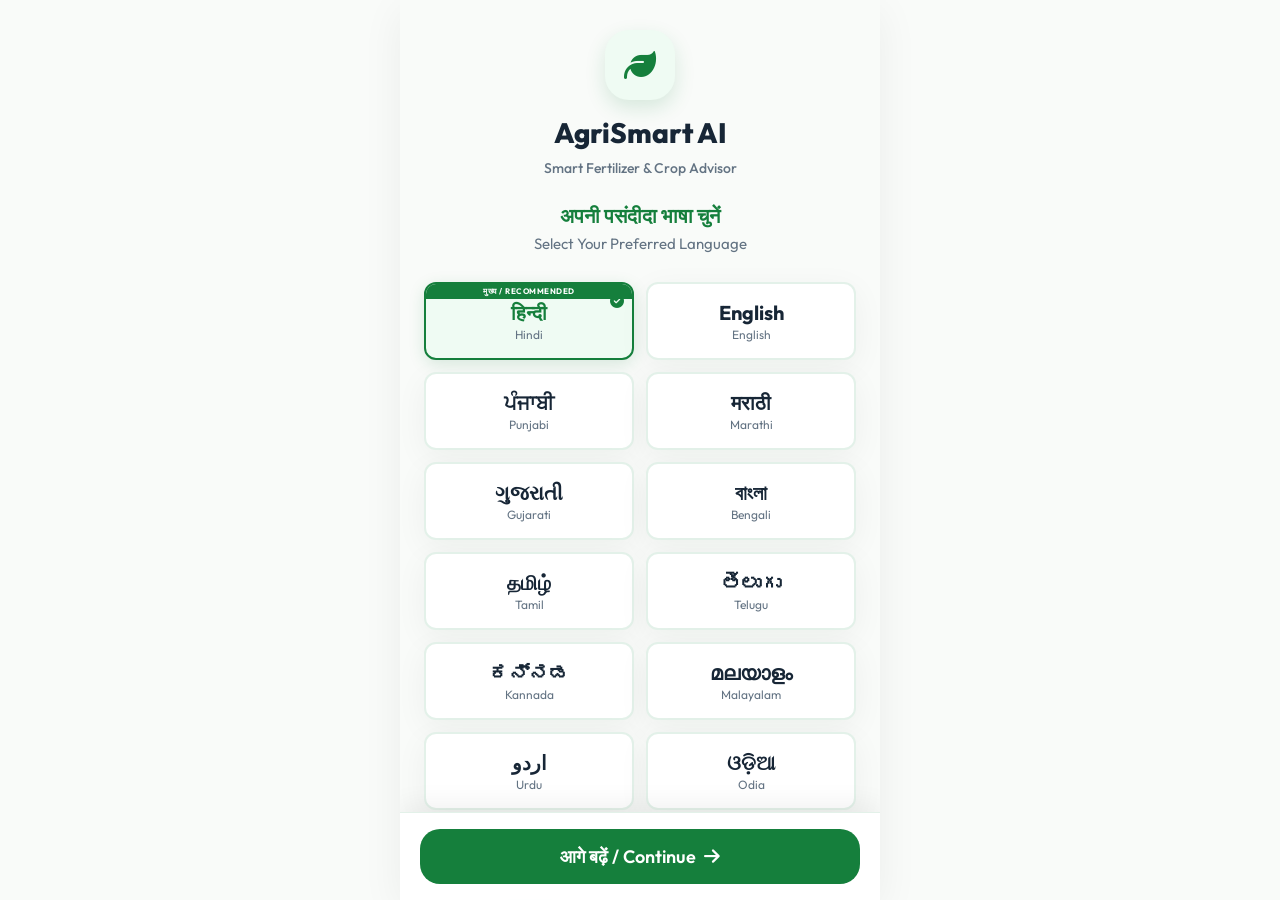
==== commit f25b0a86: "Add files via upload" ====
--- a/index.html
+++ b/index.html
@@ -2,8 +2,8 @@
 <html lang="en">
 <head>
   <meta charset="UTF-8">
-  <meta name="viewport" content="width=device-width, initial-scale=1.0">
-  <title>AgriSmart AI – Smart Fertilizer & Urea Recommendation Assistant</title>
+  <meta name="viewport" content="width=device-width, initial-scale=1.0, maximum-scale=1.0, user-scalable=no">
+  <title>AgriSmart AI – Smart Fertilizer & Crop Recommendation Assistant</title>
   <!-- PWA Support -->
   <link rel="manifest" href="manifest.json">
   <meta name="theme-color" content="#1b8a4a">
@@ -25,96 +25,136 @@
   <!-- Root Application Container -->
   <div id="app-container">
 
-    <!-- 1. MANDATORY LANGUAGE SELECTION SCREEN -->
+    <!-- 1. ONBOARDING STEP 1: LANGUAGE SELECTION SCREEN -->
     <div id="screen-language" class="app-screen active">
       <div class="screen-content language-selection-wrapper">
         <div class="brand-header animate-fade-in">
           <div class="logo-icon"><i class="fa-solid fa-leaf"></i></div>
           <h1>AgriSmart AI</h1>
-          <p class="subtitle">Smart Fertilizer & Urea Advisor</p>
+          <p class="subtitle">Smart Fertilizer & Crop Advisor</p>
         </div>
 
         <div class="language-instruction">
-          <p class="prompt-hi">कृपया अपनी भाषा चुनें</p>
-          <p class="prompt-en">Please select your language</p>
-        </div>
-
-        <!-- Major Languages Cards Grid -->
-        <div class="major-languages-grid">
+          <p class="prompt-hi">अपनी पसंदीदा भाषा चुनें</p>
+          <p class="prompt-en">Select Your Preferred Language</p>
+        </div>
+
+        <!-- 13 Regional Languages Grid Layout -->
+        <div class="all-languages-grid">
           <button class="lang-card highlighted" data-lang="hi">
+            <div class="lang-check"><i class="fa-solid fa-circle-check"></i></div>
             <span class="native-script">हिन्दी</span>
             <span class="transliterated">Hindi</span>
-            <span class="recommend-badge">अनुशंसित / Recommended</span>
-          </button>
+            <span class="recommend-badge">मुख्य / Recommended</span>
+          </button>
+          
           <button class="lang-card" data-lang="en">
+            <div class="lang-check"><i class="fa-solid fa-circle-check"></i></div>
             <span class="native-script">English</span>
             <span class="transliterated">English</span>
           </button>
+          
+          <button class="lang-card" data-lang="pa">
+            <div class="lang-check"><i class="fa-solid fa-circle-check"></i></div>
+            <span class="native-script">ਪੰਜਾਬੀ</span>
+            <span class="transliterated">Punjabi</span>
+          </button>
+
+          <button class="lang-card" data-lang="mr">
+            <div class="lang-check"><i class="fa-solid fa-circle-check"></i></div>
+            <span class="native-script">मराठी</span>
+            <span class="transliterated">Marathi</span>
+          </button>
+
+          <button class="lang-card" data-lang="gu">
+            <div class="lang-check"><i class="fa-solid fa-circle-check"></i></div>
+            <span class="native-script">ગુજરાતી</span>
+            <span class="transliterated">Gujarati</span>
+          </button>
+
+          <button class="lang-card" data-lang="bn">
+            <div class="lang-check"><i class="fa-solid fa-circle-check"></i></div>
+            <span class="native-script">বাংলা</span>
+            <span class="transliterated">Bengali</span>
+          </button>
+
+          <button class="lang-card" data-lang="ta">
+            <div class="lang-check"><i class="fa-solid fa-circle-check"></i></div>
+            <span class="native-script">தமிழ்</span>
+            <span class="transliterated">Tamil</span>
+          </button>
+
+          <button class="lang-card" data-lang="te">
+            <div class="lang-check"><i class="fa-solid fa-circle-check"></i></div>
+            <span class="native-script">తెలుగు</span>
+            <span class="transliterated">Telugu</span>
+          </button>
+
+          <button class="lang-card" data-lang="kn">
+            <div class="lang-check"><i class="fa-solid fa-circle-check"></i></div>
+            <span class="native-script">ಕನ್ನಡ</span>
+            <span class="transliterated">Kannada</span>
+          </button>
+
+          <button class="lang-card" data-lang="ml">
+            <div class="lang-check"><i class="fa-solid fa-circle-check"></i></div>
+            <span class="native-script">മലയാളം</span>
+            <span class="transliterated">Malayalam</span>
+          </button>
+
           <button class="lang-card" data-lang="ur">
+            <div class="lang-check"><i class="fa-solid fa-circle-check"></i></div>
             <span class="native-script">اردو</span>
             <span class="transliterated">Urdu</span>
           </button>
-          <button class="lang-card" data-lang="mr">
-            <span class="native-script">मराठी</span>
-            <span class="transliterated">Marathi</span>
-          </button>
-        </div>
-
-        <div class="divider-text">
-          <span>अन्य भाषाएं / More Languages</span>
-        </div>
-
-        <!-- Scrolling List of Other Regional Languages -->
-        <div class="scrolling-languages-list">
-          <button class="lang-pill" data-lang="pa"><span class="native-script">ਪੰਜਾਬੀ</span> (Punjabi)</button>
-          <button class="lang-pill" data-lang="bn"><span class="native-script">বাংলা</span> (Bengali)</button>
-          <button class="lang-pill" data-lang="gu"><span class="native-script">ગુજરાતી</span> (Gujarati)</button>
-          <button class="lang-pill" data-lang="ta"><span class="native-script">தமிழ்</span> (Tamil)</button>
-          <button class="lang-pill" data-lang="te"><span class="native-script">తెలుగు</span> (Telugu)</button>
-          <button class="lang-pill" data-lang="kn"><span class="native-script">ಕನ್ನಡ</span> (Kannada)</button>
-          <button class="lang-pill" data-lang="ml"><span class="native-script">മലയാളം</span> (Malayalam)</button>
-          <button class="lang-pill" data-lang="or"><span class="native-script">ଓଡ଼ିଆ</span> (Odia)</button>
-          <button class="lang-pill" data-lang="as"><span class="native-script">অসমীয়া</span> (Assamese)</button>
-        </div>
-
-        <div class="action-footer">
-          <button id="btn-confirm-language" class="btn btn-primary btn-block btn-lg">
-            <span>आगे बढ़ें / Proceed</span> <i class="fa-solid fa-arrow-right"></i>
-          </button>
-        </div>
-      </div>
-    </div>
-
-    <!-- 2. QUICK MOBILE OTP LOGIN SCREEN -->
-    <div id="screen-login" class="app-screen">
+
+          <button class="lang-card" data-lang="or">
+            <div class="lang-check"><i class="fa-solid fa-circle-check"></i></div>
+            <span class="native-script">ଓଡ଼ିଆ</span>
+            <span class="transliterated">Odia</span>
+          </button>
+
+          <button class="lang-card" data-lang="as">
+            <div class="lang-check"><i class="fa-solid fa-circle-check"></i></div>
+            <span class="native-script">অসমীয়া</span>
+            <span class="transliterated">Assamese</span>
+          </button>
+        </div>
+      </div>
+
+      <!-- Anchored Bottom Action Footer -->
+      <div class="action-footer sticky-footer">
+        <button id="btn-confirm-language" class="btn btn-primary btn-block btn-lg">
+          <span>आगे बढ़ें / Continue</span> <i class="fa-solid fa-arrow-right"></i>
+        </button>
+      </div>
+    </div>
+
+    <!-- 2. ONBOARDING STEP 2: LOCAL USER PROFILE SETUP SCREEN -->
+    <div id="screen-profile-setup" class="app-screen">
       <header class="app-header">
         <button class="btn-back" onclick="goToScreen('screen-language')"><i class="fa-solid fa-arrow-left"></i></button>
-        <span class="header-title" data-i18n="login_title">OTP Login</span>
+        <span class="header-title">Create Local Profile</span>
         <div class="header-spacer"></div>
       </header>
       <div class="screen-content form-container">
-        <div class="form-art">
-          <i class="fa-solid fa-shield-halved"></i>
-        </div>
-        <h2 data-i18n="enter_phone_title">Verify Mobile Number</h2>
-        <p class="form-desc" data-i18n="enter_phone_desc">We will send a 4-digit verification code to log in safely.</p>
+        <div class="form-art green">
+          <i class="fa-solid fa-user-plus"></i>
+        </div>
+        <h2 id="profile-setup-title">What's your name?</h2>
+        <p class="form-desc" id="profile-setup-desc">Please enter your name to personalize your crop advisor recommendations.</p>
         
         <div class="form-group">
-          <label for="input-phone" data-i18n="phone_label">Mobile Number</label>
+          <label for="input-user-name">Full Name / आपका नाम</label>
           <div class="input-with-prefix">
-            <span class="prefix">+91</span>
-            <input type="tel" id="input-phone" placeholder="98765 43210" maxlength="10">
-          </div>
-        </div>
-
-        <div id="otp-group" class="form-group hidden">
-          <label for="input-otp" data-i18n="otp_label">Enter 4-Digit OTP</label>
-          <input type="text" id="input-otp" placeholder="XXXX" maxlength="4" class="otp-input">
-          <p class="resend-timer"><span data-i18n="resend_text">Resend Code in:</span> <span id="timer-seconds">59</span>s</p>
-        </div>
-
-        <button id="btn-login-submit" class="btn btn-primary btn-block btn-lg">
-          <span data-i18n="btn_send_otp">Send OTP Code</span> <i class="fa-solid fa-chevron-right"></i>
+            <span class="prefix"><i class="fa-solid fa-user"></i></span>
+            <input type="text" id="input-user-name" placeholder="e.g. Ramesh Kumar" maxlength="40" autocomplete="off">
+          </div>
+          <p id="name-error-msg" class="input-error-msg hidden"><i class="fa-solid fa-circle-exclamation"></i> Please enter a valid name (at least 2 characters).</p>
+        </div>
+
+        <button id="btn-submit-profile-setup" class="btn btn-primary btn-block btn-lg">
+          <span>Continue to Dashboard / आगे बढ़ें</span> <i class="fa-solid fa-chevron-right"></i>
         </button>
       </div>
     </div>
@@ -125,8 +165,8 @@
         <div class="user-greeting">
           <div class="avatar"><i class="fa-solid fa-user-gear"></i></div>
           <div>
-            <h4 data-i18n="welcome_back">Welcome Back,</h4>
-            <h3 id="dash-user-name">Saiful</h3>
+            <h4 data-i18n="welcome_back">Welcome,</h4>
+            <h3><span id="dash-user-name">Farmer</span> 👋</h3>
           </div>
         </div>
         <div class="header-actions">
@@ -144,9 +184,9 @@
               <span class="temp" id="dash-temp">32°C</span>
               <span class="desc" id="dash-weather-desc">Partly Cloudy</span>
               <span class="location" id="dash-location">
-                <i class="fa-solid fa-location-dot"></i> <span id="dash-location-text">Lucknow, UP</span>
-                <button id="btn-gps-sync" title="Sync live weather via GPS" style="background: none; border: none; color: var(--primary-green); cursor: pointer; font-size: 14px; padding: 2px 6px; display: inline-flex; align-items: center; margin-left: 4px; border-radius: 4px; background-color: var(--primary-green-light); transition: opacity 0.2s;"><i class="fa-solid fa-location-crosshairs"></i></button>
-                <span id="weather-status-badge" style="font-size: 8px; font-weight: 800; background: var(--neutral-slate); color: var(--neutral-white); padding: 2px 5px; border-radius: 10px; margin-left: 6px; vertical-align: middle;">SIMULATED</span>
+                <i class="fa-solid fa-location-dot"></i> <span id="dash-location-text">Configured Region</span>
+                <button id="btn-gps-sync" title="Sync live weather via GPS" class="btn-gps-sync"><i class="fa-solid fa-location-crosshairs"></i></button>
+                <span id="weather-status-badge" class="weather-badge demo">SAVED REGION</span>
               </span>
             </div>
             <div class="weather-icon-lg">
@@ -158,6 +198,7 @@
             <span id="dash-weather-advisory" data-i18n="weather_safe_advisory">No rain expected for 48 hours. Excellent timing for granular urea application.</span>
           </div>
         </div>
+
         <!-- Weather Simulation Controller -->
         <div class="weather-simulator-panel animate-slide-in">
           <span class="sim-title"><i class="fa-solid fa-wand-magic-sparkles"></i> Weather Demo Simulator</span>
@@ -181,13 +222,13 @@
         </div>
 
         <!-- Soil OCR Upload Trigger -->
-        <div id="ocr-upload-box" class="ocr-cta-box animate-slide-in" style="background-color: var(--neutral-white); border: 2px dashed var(--primary-green); border-radius: var(--border-radius-lg); padding: 18px 24px; display: flex; justify-content: space-between; align-items: center; cursor: pointer; margin-bottom: 24px; box-shadow: var(--card-shadow);">
-          <div class="cta-content" style="flex: 1; padding-right: 16px;">
-            <h3 style="font-size: 15px; font-weight: 700; color: var(--primary-green); margin-bottom: 4px;"><i class="fa-solid fa-file-invoice"></i> Upload Soil Report (OCR)</h3>
-            <p style="font-size: 12px; color: var(--neutral-slate);">Upload physical report photo to auto-fill NPK parameters.</p>
+        <div id="ocr-upload-box" class="ocr-cta-box animate-slide-in">
+          <div class="cta-content">
+            <h3><i class="fa-solid fa-file-invoice"></i> Upload Soil Report (OCR)</h3>
+            <p>Upload physical report photo to auto-fill NPK parameters.</p>
             <input type="file" id="ocr-file-input" accept="image/*" class="hidden">
           </div>
-          <div class="ocr-icon-wrapper" style="width: 44px; height: 44px; background-color: var(--primary-green-light); border-radius: 50%; display: flex; align-items: center; justify-content: center; font-size: 18px; color: var(--primary-green);">
+          <div class="ocr-icon-wrapper">
             <i class="fa-solid fa-camera"></i>
           </div>
         </div>
@@ -222,7 +263,7 @@
         </div>
 
         <div id="history-list" class="history-list-wrapper">
-          <!-- Populated by JS -->
+          <!-- Populated by JS or Empty State -->
         </div>
       </div>
 
@@ -249,15 +290,15 @@
         <button class="btn-back" onclick="confirmQuitChat()"><i class="fa-solid fa-xmark"></i></button>
         <span class="header-title"><i class="fa-solid fa-robot"></i> AgriSmart AI Bot</span>
         <div class="header-spacer"></div>
-        <button class="btn-header-action" id="btn-voice-input" title="Voice Input" style="color: var(--primary-green); font-size: 20px;"><i class="fa-solid fa-microphone"></i></button>
+        <button class="btn-header-action" id="btn-voice-input" title="Voice Input"><i class="fa-solid fa-microphone"></i></button>
       </header>
 
       <!-- Chat Mode Selection Toggle -->
-      <div id="chat-mode-selection" class="chat-mode-bar hidden" style="background: var(--primary-green-light); padding: 8px 16px; display: flex; align-items: center; justify-content: space-between; font-size: 13px; border-bottom: 1px solid var(--card-border-glass);">
-        <span style="font-weight: 700; color: var(--primary-green);"><i class="fa-solid fa-wand-magic-sparkles"></i> Mode:</span>
-        <div class="toggle-container" style="display: flex; gap: 8px;">
-          <button id="btn-mode-wizard" class="mode-pill active" onclick="switchChatMode('wizard')" style="background: var(--primary-green); color: var(--neutral-white); border: none; padding: 4px 10px; border-radius: var(--border-radius-sm); font-size: 11px; font-weight: 700; cursor: pointer;">Guided Wizard</button>
-          <button id="btn-mode-live" class="mode-pill" onclick="switchChatMode('live')" style="background: none; color: var(--primary-green); border: none; padding: 4px 10px; border-radius: var(--border-radius-sm); font-size: 11px; font-weight: 700; cursor: pointer;">Live AI Agronomist</button>
+      <div id="chat-mode-selection" class="chat-mode-bar hidden">
+        <span class="mode-label"><i class="fa-solid fa-wand-magic-sparkles"></i> Mode:</span>
+        <div class="toggle-container">
+          <button id="btn-mode-wizard" class="mode-pill active" onclick="switchChatMode('wizard')">Guided Wizard</button>
+          <button id="btn-mode-live" class="mode-pill" onclick="switchChatMode('live')">Live AI Agronomist</button>
         </div>
       </div>
 
@@ -272,12 +313,11 @@
       </div>
 
       <!-- Live AI Keyboard Input Panel (Hidden by default) -->
-      <div id="live-chat-input-panel" class="chat-input-panel hidden" style="background-color: var(--neutral-white); border-top: 1px solid var(--card-border-glass); padding: 12px 16px; display: flex; gap: 10px; align-items: center;">
-        <input type="text" id="live-chat-input" placeholder="Ask anything about farming..." style="flex: 1; border: 1px solid var(--card-border-glass); border-radius: var(--border-radius-lg); padding: 12px 16px; font-size: 14px; outline: none; background: var(--neutral-white); color: var(--neutral-charcoal);">
-        <button id="btn-send-live-chat" class="btn btn-primary" onclick="sendLiveChatMessage()" style="width: 44px; height: 44px; border-radius: 50%; display: flex; align-items: center; justify-content: center; padding: 0; font-size: 16px;"><i class="fa-solid fa-paper-plane"></i></button>
-      </div>
-    </div>
-
+      <div id="live-chat-input-panel" class="chat-input-panel hidden">
+        <input type="text" id="live-chat-input" placeholder="Ask anything about farming..." autocomplete="off">
+        <button id="btn-send-live-chat" class="btn btn-primary" onclick="sendLiveChatMessage()"><i class="fa-solid fa-paper-plane"></i></button>
+      </div>
+    </div>
 
     <!-- 5. RECOMMENDATION DASHBOARD -->
     <div id="screen-recommendations" class="app-screen">
@@ -295,7 +335,6 @@
       </div>
 
       <div class="screen-content recommendations-content">
-        
         <!-- Target Crop Metadata Header -->
         <div class="crop-rec-header">
           <div class="crop-badge" id="rec-crop-badge">🌾</div>
@@ -304,14 +343,14 @@
             <p><span data-i18n="rec_stage_lbl">Growth Stage:</span> <strong id="rec-growth-stage">Vegetative</strong></p>
           </div>
           <div class="suitability-score-box">
-            <span class="lbl" data-i18n="suitability">Suitability</span>
-            <span class="score" id="rec-suitability-score">98%</span>
+            <span class="lbl" data-i18n="suitability">Suitability Score</span>
+            <span class="score" id="rec-suitability-score">92%</span>
           </div>
         </div>
 
         <!-- Weather and Local Alert Block -->
         <div class="weather-alert-card inline" id="rec-weather-warning-box">
-          <!-- Will show rain or speed warnings dynamically -->
+          <!-- Shows rain or speed warnings dynamically -->
         </div>
 
         <!-- TAB CONTENT: OVERVIEW -->
@@ -332,22 +371,28 @@
               <span data-i18n="yield_potential">Estimated Profit Increase</span>
               <span class="profit-val" id="rec-profit-estimate">+ ₹ 6,400 / Acre</span>
             </div>
+            
+            <!-- Transparency Disclaimer Callout -->
+            <div class="financial-disclaimer-box">
+              <i class="fa-solid fa-triangle-exclamation"></i>
+              <span>Financial and yield values are estimated based on configured agronomic parameters. Actual results vary by local weather, market prices, and farming practices.</span>
+            </div>
           </div>
 
           <!-- Cost Comparison SVG Chart -->
           <div class="chart-summary-card animate-slide-in">
-            <h4 style="font-size: 13px; font-weight: 700; margin-bottom: 12px; color: var(--neutral-charcoal);"><i class="fa-solid fa-chart-bar"></i> Fertilizer Cost Comparison</h4>
-            <div class="svg-chart-container" style="background-color: #fafdfb; border-radius: var(--border-radius-md); padding: 12px; border: 1px solid var(--card-border-glass); margin-bottom: 8px;">
+            <h4><i class="fa-solid fa-chart-bar"></i> Fertilizer Cost Comparison</h4>
+            <div class="svg-chart-container">
               <svg id="cost-comparison-svg" viewBox="0 0 300 120" width="100%" height="120">
                 <!-- Mapped dynamically in JS -->
               </svg>
             </div>
-            <p style="font-size: 11px; color: var(--neutral-slate);"><i class="fa-solid fa-circle-info"></i> Traditional Granular Urea vs. AgriSmart Nano Urea optimization mix.</p>
+            <p class="chart-caption"><i class="fa-solid fa-circle-info"></i> Traditional Granular Urea vs. AgriSmart Nano Urea optimization mix.</p>
           </div>
 
           <!-- Share via WhatsApp Button -->
-          <button id="btn-whatsapp-share" class="btn btn-block btn-whatsapp" style="margin-top: 16px; margin-bottom: 16px; background-color: #25D366; color: white;">
-            <i class="fa-brands fa-whatsapp" style="font-size: 20px;"></i> <span>व्हाट्सएप पर शेयर करें / Share via WhatsApp</span>
+          <button id="btn-whatsapp-share" class="btn btn-block btn-whatsapp">
+            <i class="fa-brands fa-whatsapp"></i> <span>व्हाट्सएप पर शेयर करें / Share via WhatsApp</span>
           </button>
 
           <!-- Irrigation Suggestions -->
@@ -376,7 +421,7 @@
         <div id="tab-risk" class="tab-pane">
           <div class="risk-summary-card">
             <h3 class="risk-title text-red"><i class="fa-solid fa-triangle-exclamation"></i> <span data-i18n="risk_title">Fertilizer Risk Warning</span></h3>
-            <p data-i18n="risk_introduction">Excessive fertilizer destroys micro-ecosystems in loamy soil and scales production costs without yield gains. Insufficient dosage leads to weak stems.</p>
+            <p data-i18n="risk_introduction">Excessive fertilizer destroys micro-ecosystems in soil and scales production costs without yield gains. Insufficient dosage leads to weak stems.</p>
             
             <div class="risk-bar-group">
               <div class="risk-bar-labels">
@@ -390,36 +435,37 @@
 
             <div class="risk-bar-group">
               <div class="risk-bar-labels">
-                <span class="label">Phosphorus (P) Risk Saturation</span>
-                <span class="val-lbl" id="risk-lbl-p">40% (Safe)</span>
+                <span class="label">Phosphorus (P) Soil Fixation</span>
+                <span class="val-lbl" id="risk-lbl-p">40% (Balanced)</span>
               </div>
               <div class="progress-track">
-                <div class="progress-bar blue" id="risk-bar-p" style="width: 40%;"></div>
+                <div class="progress-bar amber" id="risk-bar-p" style="width: 40%;"></div>
               </div>
             </div>
 
             <div class="risk-bar-group">
               <div class="risk-bar-labels">
-                <span class="label">Potassium (K) Risk Saturation</span>
-                <span class="val-lbl" id="risk-lbl-k">30% (Safe)</span>
+                <span class="label">Potassium (K) Leaching Susceptibility</span>
+                <span class="val-lbl" id="risk-lbl-k">25% (Safe)</span>
               </div>
               <div class="progress-track">
-                <div class="progress-bar blue" id="risk-bar-k" style="width: 30%;"></div>
-              </div>
-            </div>
-          </div>
-
-          <div class="risk-grid">
-            <div class="risk-box danger">
-              <h4><i class="fa-solid fa-skull-crossbones"></i> <span data-i18n="overuse_risks">Overuse Risks</span></h4>
+                <div class="progress-bar safe" id="risk-bar-k" style="width: 25%;"></div>
+              </div>
+            </div>
+          </div>
+
+          <div class="risk-details-grid">
+            <div class="risk-detail-card danger">
+              <h4 data-i18n="overuse_risks">Overuse Risks</h4>
               <ul>
                 <li data-i18n="or_1">Acidifies soil environment.</li>
                 <li data-i18n="or_2">Leaches nitrates into groundwater.</li>
                 <li data-i18n="or_3">Increases susceptibility to stem rot and pests.</li>
               </ul>
             </div>
-            <div class="risk-box warning">
-              <h4><i class="fa-solid fa-circle-exclamation"></i> <span data-i18n="underuse_risks">Underuse Risks</span></h4>
+
+            <div class="risk-detail-card warning">
+              <h4 data-i18n="underuse_risks">Underuse Risks</h4>
               <ul>
                 <li data-i18n="ur_1">Stunted root systems.</li>
                 <li data-i18n="ur_2">Premature yellowing of leaves.</li>
@@ -428,11 +474,10 @@
             </div>
           </div>
         </div>
-
-      </div>
-    </div>
-
-    <!-- 6. SETTINGS & PROFILE MANAGEMENT -->
+      </div>
+    </div>
+
+    <!-- 6. CONFIGURATION SETTINGS SCREEN -->
     <div id="screen-settings" class="app-screen">
       <header class="app-header">
         <button class="btn-back" onclick="goToScreen('screen-dashboard')"><i class="fa-solid fa-arrow-left"></i></button>
@@ -440,222 +485,174 @@
         <div class="header-spacer"></div>
       </header>
 
-      <div class="screen-content settings-content">
-        <!-- Profile Config -->
-        <div class="settings-section">
-          <h3 data-i18n="sett_profile_header">Farmer Details</h3>
+      <div class="screen-content form-container">
+        <!-- Farmer Identity Card -->
+        <div class="settings-card animate-slide-in">
+          <h3 class="card-title"><i class="fa-solid fa-id-card"></i> <span data-i18n="sett_profile_header">Farmer Details</span></h3>
+          
           <div class="form-group">
             <label for="sett-name" data-i18n="name_label">Full Name</label>
-            <input type="text" id="sett-name" value="Saiful">
-          </div>
+            <input type="text" id="sett-name" placeholder="Enter your full name" maxlength="40">
+          </div>
+
           <div class="form-group">
             <label for="sett-soil" data-i18n="spec_soil">Soil Type</label>
-            <select id="sett-soil">
-              <option value="loamy" selected>Loamy Soil / दोमट मिट्टी</option>
-              <option value="sandy">Sandy Soil / रेतीली मिट्टी</option>
-              <option value="clay">Clay Soil / चिकनी मिट्टी</option>
-              <option value="black">Black Soil / काली मिट्टी</option>
-              <option value="red">Red Soil / लाल मिट्टी</option>
-              <option value="alluvial">Alluvial Soil / जलोढ़ मिट्टी</option>
+            <select id="sett-soil" class="select-input">
+              <option value="loamy">Loamy Soil (दोमट)</option>
+              <option value="sandy">Sandy Soil (रेतीली)</option>
+              <option value="clay">Clay Soil (चिकनी)</option>
+              <option value="black">Black Soil (काली)</option>
+              <option value="red">Red Soil (लाल)</option>
+              <option value="alluvial">Alluvial Soil (जलोढ़)</option>
             </select>
           </div>
-          <div class="form-row-2">
-            <div class="form-group">
+
+          <div class="form-row">
+            <div class="form-group flex-2">
               <label for="sett-area" data-i18n="spec_size">Land Area</label>
-              <input type="number" id="sett-area" value="2.5" step="0.1">
-            </div>
-            <div class="form-group">
+              <input type="number" id="sett-area" min="0.1" max="1000" step="0.1">
+            </div>
+            <div class="form-group flex-1">
               <label for="sett-unit">Unit</label>
-              <select id="sett-unit">
-                <option value="acre" selected>Acres</option>
+              <select id="sett-unit" class="select-input">
+                <option value="acre">Acres</option>
+                <option value="bigha">Bigha</option>
                 <option value="hectare">Hectares</option>
-                <option value="bigha">Bigha</option>
               </select>
             </div>
           </div>
+
           <div class="form-group">
-            <label for="sett-budget" data-i18n="spec_budget">Budget Level</label>
-            <select id="sett-budget">
-              <option value="low">Low Budget / कम बजट</option>
-              <option value="medium" selected>Medium Budget / मध्यम बजट</option>
-              <option value="high">High Budget / उच्च बजट</option>
+            <label for="sett-budget" data-i18n="spec_budget">Budget Category</label>
+            <select id="sett-budget" class="select-input">
+              <option value="low">Low Budget (कम लागत)</option>
+              <option value="medium">Medium Budget (संतुलित)</option>
+              <option value="high">High Yield Optimization (अधिकतम लाभ)</option>
             </select>
           </div>
         </div>
 
-        <!-- Language Switcher Section -->
-        <div class="settings-section">
-          <h3 data-i18n="sett_lang_header">Interface Language</h3>
-          <p class="form-desc" data-i18n="sett_lang_desc">Changing the language updates all UI text, advice cards, and chatbot triggers immediately.</p>
-          <div class="settings-lang-grid">
-            <button class="lang-pill" data-lang="hi">हिन्दी (Hindi)</button>
+        <!-- Interface Language Card -->
+        <div class="settings-card animate-slide-in">
+          <h3 class="card-title"><i class="fa-solid fa-language"></i> <span data-i18n="sett_lang_header">Interface Language</span></h3>
+          <p class="card-desc" data-i18n="sett_lang_desc">Changing the language updates all UI text, advice cards, and chatbot triggers immediately.</p>
+          
+          <div class="language-pill-grid" id="settings-lang-grid">
+            <button class="lang-pill" data-lang="hi">हिन्दी</button>
             <button class="lang-pill" data-lang="en">English</button>
-            <button class="lang-pill" data-lang="ur">اردو (Urdu)</button>
-            <button class="lang-pill" data-lang="mr">मराठी (Marathi)</button>
-          </div>
-        </div>
-
-        <!-- Gemini API Key Config Section -->
-        <div class="settings-section">
-          <h3>AI Configuration</h3>
-          <p class="form-desc">Provide your Google Gemini API Key to enable the live conversational AI Agronomist chatbot. Leave blank to use the local guided wizard.</p>
+            <button class="lang-pill" data-lang="pa">ਪੰਜਾਬੀ</button>
+            <button class="lang-pill" data-lang="mr">मराठी</button>
+            <button class="lang-pill" data-lang="gu">ગુજરાતી</button>
+            <button class="lang-pill" data-lang="bn">বাংলা</button>
+            <button class="lang-pill" data-lang="ta">தமிழ்</button>
+            <button class="lang-pill" data-lang="te">తెలుగు</button>
+            <button class="lang-pill" data-lang="kn">ಕನ್ನಡ</button>
+            <button class="lang-pill" data-lang="ml">മലയാളം</button>
+            <button class="lang-pill" data-lang="ur">اردو</button>
+            <button class="lang-pill" data-lang="or">ଓଡ଼ିଆ</button>
+            <button class="lang-pill" data-lang="as">অসমীয়া</button>
+          </div>
+        </div>
+
+        <!-- AI Configuration (Gemini Key) -->
+        <div class="settings-card animate-slide-in">
+          <h3 class="card-title"><i class="fa-solid fa-key"></i> <span>AI Configuration (Gemini API)</span></h3>
+          <p class="card-desc">Enter your personal Google Gemini API Key to enable conversational AI agronomist mode.</p>
+          
           <div class="form-group">
-            <label for="sett-gemini-key">Gemini API Key</label>
-            <div style="position: relative; display: flex; align-items: center;">
-              <input type="password" id="sett-gemini-key" placeholder="Enter AIzaSy..." style="padding-right: 40px; width: 100%;">
-              <button type="button" id="btn-toggle-key-visibility" style="position: absolute; right: 10px; background: none; border: none; color: var(--neutral-slate); cursor: pointer; font-size: 16px;">
-                <i class="fa-solid fa-eye"></i>
-              </button>
-            </div>
-          </div>
-          <div id="gemini-key-status" class="key-status-badge invalid" style="margin-top: 8px; font-size: 11px; font-weight: 600; display: inline-flex; align-items: center; gap: 4px; color: #d9534f;">
-            <i class="fa-solid fa-circle-xmark"></i> <span>No API Key Saved</span>
+            <div style="display: flex; justify-content: space-between; align-items: center; margin-bottom: 6px;">
+              <label for="sett-gemini-key" style="margin-bottom: 0;">Gemini API Key</label>
+              <span id="gemini-key-status" class="key-status-badge invalid"><i class="fa-solid fa-circle-xmark"></i> Not Set</span>
+            </div>
+            <div class="input-with-prefix">
+              <input type="password" id="sett-gemini-key" placeholder="AIzaSy..." autocomplete="off">
+              <button id="btn-toggle-key-visibility" class="prefix-btn" type="button"><i class="fa-solid fa-eye"></i></button>
+            </div>
           </div>
         </div>
 
         <button id="btn-save-settings" class="btn btn-primary btn-block btn-lg" onclick="saveSettings()">
-          <span data-i18n="btn_save">Save Configuration</span> <i class="fa-solid fa-check"></i>
+          <i class="fa-solid fa-floppy-disk"></i> <span data-i18n="btn_save">Save Configuration</span>
         </button>
-      </div>
-
-      <nav class="app-nav">
-        <button class="nav-item" onclick="goToScreen('screen-dashboard')">
-          <i class="fa-solid fa-house"></i>
-          <span data-i18n="nav_home">Home</span>
+
+        <!-- Switch Profile / Add New User Button -->
+        <button id="btn-switch-profile" class="btn btn-block btn-outline-primary" onclick="goToScreen('screen-profile-switch')" style="margin-top: 16px;">
+          <i class="fa-solid fa-users"></i> <span>Switch Local Profile / Add New User</span>
         </button>
-        <button class="nav-item" onclick="startChatbot()">
-          <i class="fa-solid fa-comments"></i>
-          <span data-i18n="nav_chat">Chatbot</span>
-        </button>
-        <button class="nav-item active" onclick="goToScreen('screen-settings')">
-          <i class="fa-solid fa-gear"></i>
-          <span data-i18n="nav_settings">Settings</span>
-        </button>
-      </nav>
-    </div>
-
-    <!-- 7. ADMIN TELEMETRY WORKSPACE -->
+      </div>
+    </div>
+
+    <!-- 7. LOCAL PROFILE SWITCHER MODAL / SCREEN -->
+    <div id="screen-profile-switch" class="app-screen">
+      <header class="app-header">
+        <button class="btn-back" onclick="goToScreen('screen-settings')"><i class="fa-solid fa-arrow-left"></i></button>
+        <span class="header-title"><i class="fa-solid fa-users"></i> Local Profiles</span>
+        <div class="header-spacer"></div>
+      </header>
+
+      <div class="screen-content form-container">
+        <div class="settings-card animate-slide-in">
+          <h3 class="card-title"><i class="fa-solid fa-user-check"></i> Saved Device Profiles</h3>
+          <p class="card-desc">Select an active profile on this device or create a new user profile.</p>
+
+          <div id="saved-profiles-list" class="profiles-list-wrapper">
+            <!-- Populated dynamically by JS -->
+          </div>
+
+          <button class="btn btn-primary btn-block" onclick="startNewProfileCreation()" style="margin-top: 16px;">
+            <i class="fa-solid fa-plus"></i> Create New Local Profile
+          </button>
+        </div>
+      </div>
+    </div>
+
+    <!-- 8. ADMIN TELEMETRY PANEL SCREEN -->
     <div id="screen-admin" class="app-screen">
       <header class="app-header">
         <button class="btn-back" onclick="goToScreen('screen-dashboard')"><i class="fa-solid fa-arrow-left"></i></button>
-        <span class="header-title">Admin Operations Console</span>
+        <span class="header-title"><i class="fa-solid fa-chart-line"></i> System Telemetry Admin</span>
         <div class="header-spacer"></div>
       </header>
-
-      <div class="screen-content admin-content">
-        <div class="admin-stat-row">
-          <div class="admin-stat-card">
-            <span class="lbl">Total Farmers</span>
-            <span class="val">1,248</span>
-          </div>
-          <div class="admin-stat-card">
-            <span class="lbl">Consultations</span>
-            <span class="val">4,812</span>
-          </div>
-        </div>
-
-        <!-- Language Usage Statistics Graph Mockup -->
-        <div class="admin-chart-card">
-          <h4>Language Usage Metrics</h4>
-          <div class="lang-bars">
-            <div class="chart-row">
-              <span class="lang-label">Hindi (हिन्दी)</span>
-              <div class="bar-track"><div class="bar-fill" style="width: 58%;">58%</div></div>
-            </div>
-            <div class="chart-row">
-              <span class="lang-label">English</span>
-              <div class="bar-track"><div class="bar-fill" style="width: 15%;">15%</div></div>
-            </div>
-            <div class="chart-row">
-              <span class="lang-label">Marathi (मराठी)</span>
-              <div class="bar-track"><div class="bar-fill" style="width: 12%;">12%</div></div>
-            </div>
-            <div class="chart-row">
-              <span class="lang-label">Urdu (اردو)</span>
-              <div class="bar-track"><div class="bar-fill" style="width: 8%;">8%</div></div>
-            </div>
-            <div class="chart-row">
-              <span class="lang-label">Others</span>
-              <div class="bar-track"><div class="bar-fill" style="width: 7%;">7%</div></div>
-            </div>
-          </div>
-        </div>
-
-        <!-- Regional Crop Preferences -->
-        <div class="admin-chart-card">
-          <h4>Top Queried Crops</h4>
-          <div class="crop-ranking-list">
-            <div class="rank-item">
-              <span class="rank">#1</span>
-              <span class="crop-name">Rice (धान)</span>
-              <span class="count">1,892 Queries</span>
-            </div>
-            <div class="rank-item">
-              <span class="rank">#2</span>
-              <span class="crop-name">Wheat (गेहूं)</span>
-              <span class="count">1,410 Queries</span>
-            </div>
-            <div class="rank-item">
-              <span class="rank">#3</span>
-              <span class="crop-name">Sugarcane (गन्ना)</span>
-              <span class="count">904 Queries</span>
-            </div>
-            <div class="rank-item">
-              <span class="rank">#4</span>
-              <span class="crop-name">Cotton (कपास)</span>
-              <span class="count">412 Queries</span>
-            </div>
-          </div>
-        </div>
-
-        <!-- Admin Configuration Overrides -->
-        <div class="admin-chart-card">
-          <h4>Agronomy Coefficient Overrides</h4>
-          <div class="override-controls">
-            <div class="ctrl-group">
-              <label>Neem Urea Subsidy Multiplier</label>
-              <input type="number" step="0.05" value="1.00">
-            </div>
-            <div class="ctrl-group">
-              <label>Rain Delay Precip. Threshold (mm)</label>
-              <input type="number" value="20">
-            </div>
-            <button class="btn btn-primary btn-sm btn-block">Apply Coefficients Globally</button>
-          </div>
-        </div>
-      </div>
-    </div>
-
-  </div>
-
-  <!-- OCR Loading Modal Overlay -->
-  <div id="ocr-modal" class="ocr-modal hidden" style="position: absolute; top: 0; left: 0; width: 100%; height: 100%; background: rgba(0,0,0,0.5); z-index: 100; display: flex; align-items: center; justify-content: center; padding: 20px;">
-    <div class="ocr-modal-content" style="background: var(--neutral-white); border-radius: var(--border-radius-lg); padding: 30px; width: 100%; max-width: 380px; text-align: center; box-shadow: var(--card-shadow); border: 1px solid var(--card-border-glass);">
-      <div class="ocr-scan-line" style="width: 80px; height: 80px; margin: 0 auto 20px; border-radius: 50%; border: 3px solid var(--primary-green); display: flex; align-items: center; justify-content: center; font-size: 32px; color: var(--primary-green); position: relative; overflow: hidden;">
-        <i class="fa-solid fa-file-invoice"></i>
-        <div class="scanner-bar" style="position: absolute; width: 100%; height: 4px; background-color: var(--primary-green); top: 0; left: 0; width: 100%; animation: scan-anim 1.5s infinite ease-in-out;"></div>
-      </div>
-      <h3 id="ocr-modal-title">Scanning Soil Report...</h3>
-      <p id="ocr-modal-desc" style="font-size: 13px; color: var(--neutral-slate); margin-top: 8px;">Extracting N-P-K nutrient saturation ratings using client-side OCR analysis.</p>
       
-      <div class="progress-track" style="margin-top: 20px; height: 6px;">
-        <div id="ocr-progress-bar" class="progress-bar green" style="width: 0%;"></div>
-      </div>
-    </div>
-  </div>
-
-  <!-- Javascript entry -->
+      <div class="screen-content form-container">
+        <!-- Admin Security Authorization Lock -->
+        <div id="admin-lock-overlay" class="admin-lock-overlay hidden">
+          <div class="lock-card">
+            <i class="fa-solid fa-lock text-amber" style="font-size: 36px; margin-bottom: 12px;"></i>
+            <h3>Admin Privileges Required</h3>
+            <p>Please enter the Admin Security PIN to view system metrics.</p>
+            <div class="form-group" style="margin-top: 16px;">
+              <input type="password" id="input-admin-pin" placeholder="Enter Admin PIN (Default: 9999)" maxlength="6" style="text-align: center; font-size: 18px; letter-spacing: 4px;">
+            </div>
+            <button class="btn btn-primary btn-block" onclick="unlockAdminAccess()">Verify & Unlock</button>
+          </div>
+        </div>
+
+        <!-- Admin Telemetry Content -->
+        <div id="admin-content-body">
+          <div class="settings-card">
+            <h3 class="card-title"><i class="fa-solid fa-server"></i> <span>Server & Telemetry Metrics</span></h3>
+            <div class="admin-metrics-grid">
+              <div class="metric-box">
+                <span class="num" id="admin-metric-status">ONLINE</span>
+                <span class="lbl">Server Status</span>
+              </div>
+              <div class="metric-box">
+                <span class="num" id="admin-metric-uptime">--</span>
+                <span class="lbl">Server Uptime (s)</span>
+              </div>
+            </div>
+          </div>
+        </div>
+      </div>
+    </div>
+
+  </div> <!-- End #app-container -->
+
+  <!-- Toast Notification Overlay -->
+  <div id="toast-container" class="toast-container"></div>
+
+  <!-- JavaScript Modules -->
   <script src="app.js"></script>
-  
-  <!-- Register PWA Service Worker -->
-  <script>
-    if ('serviceWorker' in navigator) {
-      window.addEventListener('load', () => {
-        navigator.serviceWorker.register('./sw.js')
-          .then((reg) => console.log('[PWA] Service Worker registered: ', reg.scope))
-          .catch((err) => console.error('[PWA] Service Worker registration failed: ', err));
-      });
-    }
-  </script>
 </body>
 </html>
--- a/style.css
+++ b/style.css
@@ -232,13 +232,14 @@
 .language-selection-wrapper {
   display: flex;
   flex-direction: column;
-  height: 100%;
+  min-height: 100%;
+  padding-bottom: 90px;
 }
 
 .brand-header {
   text-align: center;
-  margin-top: 20px;
-  margin-bottom: 30px;
+  margin-top: 10px;
+  margin-bottom: 20px;
 }
 
 .logo-icon {
@@ -270,7 +271,7 @@
 
 .language-instruction {
   text-align: center;
-  margin-bottom: 24px;
+  margin-bottom: 20px;
 }
 
 .language-instruction p {
@@ -288,49 +289,74 @@
   color: var(--neutral-slate);
 }
 
-/* Major languages grid card layout */
-.major-languages-grid {
+/* 13 Regional Languages Multi-Column Grid Layout */
+.all-languages-grid {
   display: grid;
-  grid-template-columns: 1fr 1fr;
-  gap: 16px;
+  grid-template-columns: repeat(2, 1fr);
+  gap: 12px;
   margin-bottom: 24px;
+  padding: 4px;
 }
 
 .lang-card {
   background: var(--neutral-white);
   border: 2px solid var(--card-border-glass);
-  border-radius: var(--border-radius-lg);
-  padding: 24px 16px;
+  border-radius: var(--border-radius-md);
+  padding: 16px 12px;
   display: flex;
   flex-direction: column;
   align-items: center;
   justify-content: center;
   cursor: pointer;
-  transition: all var(--transition-speed) cubic-bezier(0.4, 0, 0.2, 1);
+  transition: all 0.25s cubic-bezier(0.4, 0, 0.2, 1);
   box-shadow: var(--card-shadow);
   position: relative;
   overflow: hidden;
+  text-align: center;
+}
+
+.lang-card:hover {
+  transform: translateY(-2px);
+  border-color: var(--primary-green);
+  box-shadow: 0 6px 20px var(--primary-green-glow);
 }
 
 .lang-card .native-script {
-  font-size: 22px;
+  font-size: 20px;
   font-weight: 700;
   color: var(--neutral-charcoal);
 }
 
 .lang-card .transliterated {
-  font-size: 13px;
-  color: var(--neutral-slate);
-  margin-top: 4px;
-}
-
-.lang-card.highlighted {
+  font-size: 12px;
+  color: var(--neutral-slate);
+  margin-top: 2px;
+}
+
+.lang-card .lang-check {
+  position: absolute;
+  top: 8px;
+  right: 8px;
+  font-size: 14px;
+  color: var(--primary-green);
+  opacity: 0;
+  transform: scale(0.5);
+  transition: all 0.2s ease;
+}
+
+.lang-card.highlighted, .lang-card.selected {
   border-color: var(--primary-green);
   background: var(--primary-green-light);
-}
-
-.lang-card.highlighted .native-script {
-  color: var(--primary-green);
+  box-shadow: 0 4px 16px var(--primary-green-glow);
+}
+
+.lang-card.highlighted .native-script, .lang-card.selected .native-script {
+  color: var(--primary-green);
+}
+
+.lang-card.highlighted .lang-check, .lang-card.selected .lang-check {
+  opacity: 1;
+  transform: scale(1);
 }
 
 .lang-card .recommend-badge {
@@ -340,64 +366,29 @@
   right: 0;
   background-color: var(--primary-green);
   color: var(--neutral-white);
-  font-size: 9px;
-  font-weight: 600;
-  padding: 3px 0;
+  font-size: 8px;
+  font-weight: 700;
+  padding: 2px 0;
   text-align: center;
   letter-spacing: 0.5px;
   text-transform: uppercase;
 }
 
-.divider-text {
-  text-align: center;
-  position: relative;
-  margin: 16px 0;
-}
-
-.divider-text::before {
-  content: '';
-  position: absolute;
+/* Sticky Action Footer for language selection */
+.language-selection-wrapper .action-footer {
+  position: sticky;
+  bottom: 0;
   left: 0;
-  top: 50%;
-  width: 100%;
-  height: 1px;
-  background-color: var(--card-border-glass);
-  z-index: 1;
-}
-
-.divider-text span {
-  position: relative;
-  background-color: var(--neutral-cream);
-  padding: 0 12px;
-  font-size: 13px;
-  color: var(--neutral-slate);
-  z-index: 2;
-}
-
-/* Scrollable regional language layout */
-.scrolling-languages-list {
-  display: flex;
-  gap: 10px;
-  overflow-x: auto;
-  padding: 8px 4px;
-  margin-bottom: 24px;
-}
-
-.scrolling-languages-list::-webkit-scrollbar {
-  display: none;
-}
-
-.lang-pill {
-  flex-shrink: 0;
-  background: var(--neutral-white);
-  border: 1px solid var(--card-border-glass);
-  padding: 10px 18px;
-  border-radius: 50px;
-  font-size: 14px;
-  font-weight: 600;
-  color: var(--neutral-charcoal);
-  cursor: pointer;
-  transition: all var(--transition-speed);
+  right: 0;
+  padding: 16px 20px;
+  background: rgba(255, 255, 255, 0.92);
+  backdrop-filter: blur(12px);
+  -webkit-backdrop-filter: blur(12px);
+  border-top: 1px solid var(--card-border-glass);
+  margin: 0 -20px -20px -20px;
+  z-index: 50;
+  box-shadow: 0 -8px 24px rgba(0, 0, 0, 0.06);
+}
 }
 
 .lang-pill.selected {
@@ -1726,4 +1717,410 @@
   transform: scale(0.95);
 }
 
-
+/* ==========================================================================
+   PRODUCTION READINESS & ONBOARDING SYSTEM EXTENSIONS
+   ========================================================================== */
+
+/* Sticky Footer Anchoring for Onboarding Screens */
+.sticky-footer {
+  position: sticky;
+  bottom: 0;
+  left: 0;
+  right: 0;
+  padding: 16px 20px;
+  background: rgba(255, 255, 255, 0.95);
+  backdrop-filter: blur(12px);
+  -webkit-backdrop-filter: blur(12px);
+  border-top: 1px solid var(--card-border-glass);
+  z-index: 50;
+  box-shadow: 0 -8px 24px rgba(0, 0, 0, 0.06);
+}
+
+/* Form Art Variants */
+.form-art.green {
+  background-color: var(--primary-green-light);
+  color: var(--primary-green);
+}
+
+/* Input Error Message */
+.input-error-msg {
+  color: var(--danger-red);
+  font-size: 12px;
+  font-weight: 600;
+  margin-top: 6px;
+  display: flex;
+  align-items: center;
+  gap: 6px;
+}
+
+.input-error-msg.hidden {
+  display: none;
+}
+
+/* Auth Mode Banner (Production vs Demo Indicator) */
+.auth-mode-banner {
+  padding: 10px 14px;
+  border-radius: var(--border-radius-md);
+  font-size: 11px;
+  font-weight: 700;
+  display: flex;
+  align-items: center;
+  gap: 8px;
+  margin-bottom: 16px;
+  letter-spacing: 0.5px;
+}
+
+.auth-mode-banner.demo {
+  background-color: var(--earth-amber-light);
+  color: var(--earth-amber);
+  border: 1px solid rgba(217, 131, 8, 0.3);
+}
+
+.auth-mode-banner.prod {
+  background-color: var(--primary-green-light);
+  color: var(--primary-green);
+  border: 1px solid rgba(27, 138, 74, 0.3);
+}
+
+/* Demo OTP Helper Box */
+.demo-otp-box {
+  background: #fff8eb;
+  border: 1px dashed var(--earth-amber);
+  padding: 12px 16px;
+  border-radius: var(--border-radius-md);
+  margin-bottom: 16px;
+  display: flex;
+  justify-content: space-between;
+  align-items: center;
+  font-size: 13px;
+}
+
+.demo-otp-box .demo-title {
+  color: var(--earth-amber);
+  font-weight: 700;
+}
+
+.demo-otp-box .demo-code {
+  font-family: monospace;
+  font-size: 18px;
+  font-weight: 800;
+  letter-spacing: 4px;
+  color: var(--neutral-charcoal);
+  background: white;
+  padding: 2px 10px;
+  border-radius: 6px;
+  border: 1px solid var(--earth-amber);
+}
+
+/* Weather Badges */
+.weather-badge {
+  font-size: 8px;
+  font-weight: 800;
+  padding: 2px 6px;
+  border-radius: 10px;
+  margin-left: 6px;
+  vertical-align: middle;
+}
+
+.weather-badge.demo {
+  background-color: var(--neutral-slate);
+  color: var(--neutral-white);
+}
+
+.weather-badge.live {
+  background-color: var(--primary-green);
+  color: var(--neutral-white);
+}
+
+.weather-badge.unavailable {
+  background-color: var(--danger-red);
+  color: var(--neutral-white);
+}
+
+/* Financial Disclaimer Callout Box */
+.financial-disclaimer-box {
+  background-color: var(--earth-amber-light);
+  border: 1px solid rgba(217, 131, 8, 0.25);
+  border-radius: var(--border-radius-sm);
+  padding: 10px 14px;
+  margin-top: 14px;
+  display: flex;
+  align-items: flex-start;
+  gap: 10px;
+  font-size: 11px;
+  color: hsl(38, 80%, 30%);
+  line-height: 1.4;
+}
+
+.financial-disclaimer-box i {
+  font-size: 14px;
+  margin-top: 2px;
+  color: var(--earth-amber);
+}
+
+/* Empty State Container */
+.empty-state-box {
+  background-color: var(--neutral-white);
+  border: 1px dashed var(--card-border-glass);
+  border-radius: var(--border-radius-lg);
+  padding: 32px 20px;
+  text-align: center;
+  margin: 12px 0;
+}
+
+.empty-state-box .empty-icon {
+  font-size: 36px;
+  color: var(--neutral-slate);
+  opacity: 0.5;
+  margin-bottom: 12px;
+}
+
+.empty-state-box h4 {
+  font-size: 15px;
+  font-weight: 700;
+  color: var(--neutral-charcoal);
+  margin-bottom: 4px;
+}
+
+.empty-state-box p {
+  font-size: 13px;
+  color: var(--neutral-slate);
+}
+
+/* Toast Notifications */
+.toast-container {
+  position: fixed;
+  top: 20px;
+  left: 50%;
+  transform: translateX(-50%);
+  z-index: 9999;
+  display: flex;
+  flex-direction: column;
+  gap: 8px;
+  width: 90%;
+  max-width: 400px;
+  pointer-events: none;
+}
+
+.toast-item {
+  background: var(--neutral-charcoal);
+  color: var(--neutral-white);
+  padding: 12px 18px;
+  border-radius: var(--border-radius-md);
+  font-size: 13px;
+  font-weight: 600;
+  box-shadow: 0 8px 24px rgba(0,0,0,0.2);
+  display: flex;
+  align-items: center;
+  gap: 10px;
+  pointer-events: auto;
+  animation: toast-in 0.3s ease;
+}
+
+.toast-item.success {
+  background-color: var(--primary-green);
+}
+
+.toast-item.error {
+  background-color: var(--danger-red);
+}
+
+.toast-item.warning {
+  background-color: var(--earth-amber);
+}
+
+@keyframes toast-in {
+  from { opacity: 0; transform: translateY(-10px); }
+  to { opacity: 1; transform: translateY(0); }
+}
+
+/* Admin Lock Overlay & Metrics */
+.admin-lock-overlay {
+  position: absolute;
+  top: 0;
+  left: 0;
+  width: 100%;
+  height: 100%;
+  background: rgba(255, 255, 255, 0.95);
+  backdrop-filter: blur(8px);
+  z-index: 100;
+  display: flex;
+  align-items: center;
+  justify-content: center;
+  padding: 24px;
+}
+
+.admin-lock-overlay.hidden {
+  display: none;
+}
+
+.lock-card {
+  background: white;
+  border: 1px solid var(--card-border-glass);
+  border-radius: var(--border-radius-lg);
+  padding: 28px 20px;
+  text-align: center;
+  box-shadow: var(--card-shadow);
+  width: 100%;
+  max-width: 360px;
+}
+
+.lock-card h3 {
+  font-size: 18px;
+  font-weight: 800;
+  color: var(--neutral-charcoal);
+  margin-bottom: 6px;
+}
+
+.lock-card p {
+  font-size: 13px;
+  color: var(--neutral-slate);
+}
+
+.admin-metrics-grid {
+  display: grid;
+  grid-template-columns: repeat(2, 1fr);
+  gap: 12px;
+  margin-top: 12px;
+}
+
+.metric-box {
+  background: var(--neutral-cream);
+  border: 1px solid var(--card-border-glass);
+  border-radius: var(--border-radius-md);
+  padding: 16px 12px;
+  text-align: center;
+}
+
+.metric-box .num {
+  display: block;
+  font-size: 24px;
+  font-weight: 800;
+  color: var(--primary-green);
+}
+
+.metric-box .lbl {
+  font-size: 11px;
+  font-weight: 600;
+  color: var(--neutral-slate);
+}
+
+.status-list {
+  display: flex;
+  flex-direction: column;
+  gap: 10px;
+  margin-top: 12px;
+}
+
+.status-row {
+  display: flex;
+  justify-content: space-between;
+  align-items: center;
+  font-size: 13px;
+  font-weight: 600;
+  padding: 8px 0;
+  border-bottom: 1px dashed var(--card-border-glass);
+}
+
+.status-tag {
+  font-size: 10px;
+  font-weight: 800;
+  padding: 4px 8px;
+  border-radius: var(--border-radius-sm);
+  background: var(--neutral-slate);
+  color: white;
+}
+
+.status-tag.online {
+  background-color: var(--primary-green);
+}
+
+.btn-outline-danger {
+  background: none;
+  border: 2px solid var(--danger-red);
+  color: var(--danger-red);
+  font-weight: 700;
+}
+
+.btn-outline-danger:hover {
+  background-color: var(--danger-red-light);
+}
+
+.btn-outline-primary {
+  background: none;
+  border: 2px solid var(--primary-green);
+  color: var(--primary-green);
+  font-weight: 700;
+}
+
+.btn-outline-primary:hover {
+  background-color: var(--primary-green-light);
+}
+
+/* Saved Profile Card Items */
+.profiles-list-wrapper {
+  display: flex;
+  flex-direction: column;
+  gap: 10px;
+  margin-top: 12px;
+}
+
+.profile-card-item {
+  background: var(--neutral-cream);
+  border: 2px solid var(--card-border-glass);
+  border-radius: var(--border-radius-md);
+  padding: 14px 16px;
+  display: flex;
+  justify-content: space-between;
+  align-items: center;
+  cursor: pointer;
+  transition: all 0.2s ease;
+}
+
+.profile-card-item:hover {
+  border-color: var(--primary-green);
+  background: var(--primary-green-light);
+}
+
+.profile-card-item.active {
+  border-color: var(--primary-green);
+  background: var(--primary-green-light);
+  box-shadow: 0 4px 14px var(--primary-green-glow);
+}
+
+.profile-card-item .p-info {
+  display: flex;
+  align-items: center;
+  gap: 12px;
+}
+
+.profile-card-item .p-info i {
+  font-size: 20px;
+  color: var(--primary-green);
+}
+
+.profile-card-item .p-info .p-name {
+  font-size: 15px;
+  font-weight: 700;
+  color: var(--neutral-charcoal);
+}
+
+.profile-card-item .p-badge {
+  font-size: 10px;
+  font-weight: 800;
+  background: var(--primary-green);
+  color: white;
+  padding: 3px 8px;
+  border-radius: 10px;
+  text-transform: uppercase;
+}
+
+/* Mobile Keyboard Padding Fix */
+@media (max-height: 600px) {
+  .screen-content {
+    padding-bottom: 140px !important;
+  }
+}
+
+
+
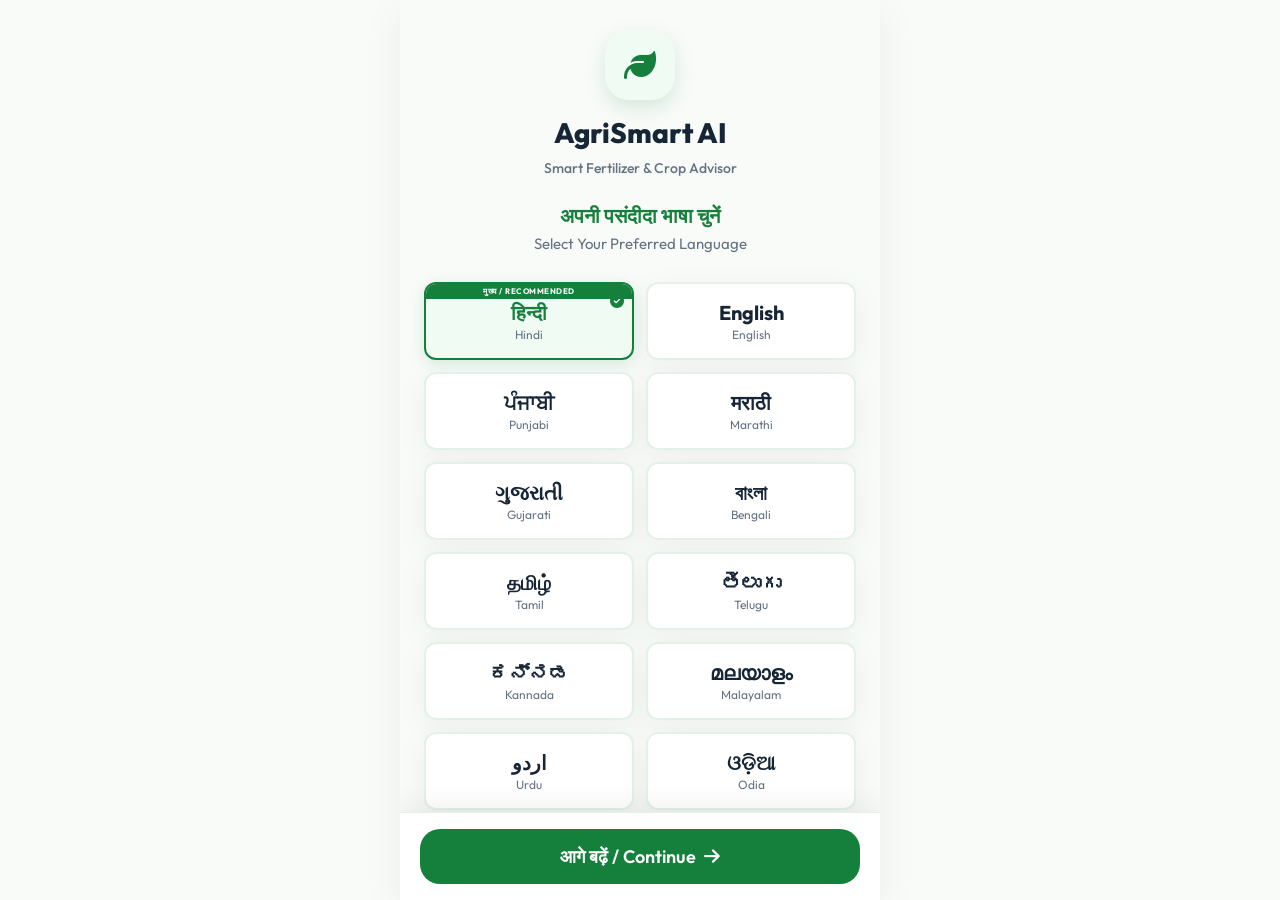
==== commit 414a6737: "Refactor onboarding and user profile setup UI Updated onboarding steps and user profile setup screen" ====
--- a/index.html
+++ b/index.html
@@ -49,7 +49,7 @@
           </button>
           
           <button class="lang-card" data-lang="en">
-            <div class="lang-check"><i class="fa-solid fa-circle-check"></i></div>
+            <div class="lang-check"><div class="fa-solid fa-circle-check"></div></div>
             <span class="native-script">English</span>
             <span class="transliterated">English</span>
           </button>
@@ -130,32 +130,138 @@
       </div>
     </div>
 
-    <!-- 2. ONBOARDING STEP 2: LOCAL USER PROFILE SETUP SCREEN -->
+    <!-- 2. ONBOARDING STEP 2 & 3: FARMER PROFILE & FARM INFORMATION (Multi-Step Onboarding) -->
     <div id="screen-profile-setup" class="app-screen">
       <header class="app-header">
         <button class="btn-back" onclick="goToScreen('screen-language')"><i class="fa-solid fa-arrow-left"></i></button>
-        <span class="header-title">Create Local Profile</span>
+        <span class="header-title">Farmer & Farm Setup</span>
         <div class="header-spacer"></div>
       </header>
+      
       <div class="screen-content form-container">
-        <div class="form-art green">
-          <i class="fa-solid fa-user-plus"></i>
-        </div>
-        <h2 id="profile-setup-title">What's your name?</h2>
-        <p class="form-desc" id="profile-setup-desc">Please enter your name to personalize your crop advisor recommendations.</p>
-        
-        <div class="form-group">
-          <label for="input-user-name">Full Name / आपका नाम</label>
-          <div class="input-with-prefix">
-            <span class="prefix"><i class="fa-solid fa-user"></i></span>
-            <input type="text" id="input-user-name" placeholder="e.g. Ramesh Kumar" maxlength="40" autocomplete="off">
-          </div>
-          <p id="name-error-msg" class="input-error-msg hidden"><i class="fa-solid fa-circle-exclamation"></i> Please enter a valid name (at least 2 characters).</p>
-        </div>
-
-        <button id="btn-submit-profile-setup" class="btn btn-primary btn-block btn-lg">
-          <span>Continue to Dashboard / आगे बढ़ें</span> <i class="fa-solid fa-chevron-right"></i>
-        </button>
+        <!-- Progress Steps Bar -->
+        <div class="onboarding-progress-bar">
+          <div id="onboard-step-1-indicator" class="step-badge active">1. Personal Info</div>
+          <div id="onboard-step-2-indicator" class="step-badge">2. Farm Details</div>
+        </div>
+
+        <!-- STEP 1: PERSONAL INFORMATION -->
+        <div id="onboard-step-1" class="onboard-step-pane active">
+          <div class="form-art green">
+            <i class="fa-solid fa-user-plus"></i>
+          </div>
+          <h2 id="profile-setup-title">What's your name?</h2>
+          <p class="form-desc" id="profile-setup-desc">Please enter your name to personalize your local AgriSmart identity.</p>
+          
+          <div class="form-group">
+            <label for="input-user-name">Full Name / आपका नाम <span class="text-red">*</span></label>
+            <div class="input-with-prefix">
+              <span class="prefix"><i class="fa-solid fa-user"></i></span>
+              <input type="text" id="input-user-name" placeholder="e.g. Ramesh Kumar" maxlength="40" autocomplete="off">
+            </div>
+            <p id="name-error-msg" class="input-error-msg hidden"><i class="fa-solid fa-circle-exclamation"></i> Please enter a valid name (at least 2 characters).</p>
+          </div>
+
+          <button id="btn-next-to-farm-step" class="btn btn-primary btn-block btn-lg" style="margin-top: 24px;">
+            <span>Next: Farm Information</span> <i class="fa-solid fa-arrow-right"></i>
+          </button>
+        </div>
+
+        <!-- STEP 2: FARM INFORMATION -->
+        <div id="onboard-step-2" class="onboard-step-pane hidden">
+          <div class="form-art amber">
+            <i class="fa-solid fa-tractor"></i>
+          </div>
+          <h2>Farm Details</h2>
+          <p class="form-desc">Provide your farm information to generate tailored crop and fertilizer blueprints.</p>
+          
+          <!-- Farm Location -->
+          <div class="form-group">
+            <label for="input-farm-location">Where is your farm located?</label>
+            <div class="input-with-action">
+              <div class="input-with-prefix flex-1">
+                <span class="prefix"><i class="fa-solid fa-location-dot"></i></span>
+                <input type="text" id="input-farm-location" placeholder="e.g. Bareilly, Uttar Pradesh">
+              </div>
+              <button type="button" id="btn-onboard-gps" class="btn btn-outline-primary btn-sm" title="Use GPS Location">
+                <i class="fa-solid fa-crosshairs"></i> GPS
+              </button>
+            </div>
+            <span id="gps-status-hint" class="input-hint">Enter city/district or tap GPS to auto-detect location.</span>
+          </div>
+
+          <!-- Soil Type -->
+          <div class="form-group">
+            <label for="select-farm-soil">Soil Type / मिट्टी का प्रकार</label>
+            <select id="select-farm-soil" class="select-input">
+              <option value="loamy">Loamy Soil (दोमट)</option>
+              <option value="alluvial">Alluvial Soil (जलोढ़)</option>
+              <option value="black">Black Soil (काली)</option>
+              <option value="red">Red Soil (लाल)</option>
+              <option value="sandy">Sandy Soil (रेतीली)</option>
+              <option value="clay">Clay Soil (चिकनी)</option>
+              <option value="other">Other Soil Type</option>
+              <option value="unknown">I don't know (मुझे नहीं पता)</option>
+            </select>
+          </div>
+
+          <!-- Land Area & Unit -->
+          <div class="form-row">
+            <div class="form-group flex-2">
+              <label for="input-farm-area">Land Area / भूमि क्षेत्र <span class="text-red">*</span></label>
+              <input type="number" id="input-farm-area" placeholder="2.5" min="0.1" max="1000" step="0.1" value="2.5">
+            </div>
+            <div class="form-group flex-1">
+              <label for="select-farm-unit">Unit</label>
+              <select id="select-farm-unit" class="select-input">
+                <option value="acre">Acres</option>
+                <option value="bigha">Bigha</option>
+                <option value="hectare">Hectares</option>
+              </select>
+            </div>
+          </div>
+
+          <!-- Primary Crop -->
+          <div class="form-group">
+            <label for="select-farm-crop">Primary Crop Growing / मुख्य फसल</label>
+            <select id="select-farm-crop" class="select-input">
+              <option value="wheat">🌾 Wheat (गेहूं)</option>
+              <option value="rice">🌱 Rice (धान)</option>
+              <option value="maize">🌽 Maize (मक्का)</option>
+              <option value="sugarcane">🎋 Sugarcane (गन्ना)</option>
+              <option value="cotton">☁️ Cotton (कपास)</option>
+              <option value="mustard">🌼 Mustard (सरसों)</option>
+              <option value="vegetables">🥬 Vegetables (सब्जियां)</option>
+              <option value="pulses">🫘 Pulses (दालें)</option>
+            </select>
+          </div>
+
+          <!-- Irrigation -->
+          <div class="form-group">
+            <label for="select-farm-irrigation">Irrigation Source / सिंचाई व्यवस्था</label>
+            <select id="select-farm-irrigation" class="select-input">
+              <option value="tubewell">Tube well (ट्यूबवेल)</option>
+              <option value="rainfed">Rain-fed (वर्षा-आधारित)</option>
+              <option value="drip">Drip Irrigation (ड्रिप)</option>
+              <option value="sprinkler">Sprinkler (स्प्रिंकलर)</option>
+              <option value="canal">Canal (नहर)</option>
+              <option value="other">Other Source</option>
+            </select>
+          </div>
+
+          <div class="profile-info-box">
+            <p>💡 <strong>Local Profile System:</strong> All farmer and farm data is securely saved locally on this device. No external authentication backend is required.</p>
+          </div>
+
+          <div class="btn-group-row" style="margin-top: 24px;">
+            <button id="btn-back-to-step-1" class="btn btn-outline-primary" style="flex: 1;">
+              <i class="fa-solid fa-arrow-left"></i> Back
+            </button>
+            <button id="btn-submit-profile-setup" class="btn btn-primary" style="flex: 2;">
+              <span>Complete Setup</span> <i class="fa-solid fa-circle-check"></i>
+            </button>
+          </div>
+        </div>
       </div>
     </div>
 
@@ -186,7 +292,7 @@
               <span class="location" id="dash-location">
                 <i class="fa-solid fa-location-dot"></i> <span id="dash-location-text">Configured Region</span>
                 <button id="btn-gps-sync" title="Sync live weather via GPS" class="btn-gps-sync"><i class="fa-solid fa-location-crosshairs"></i></button>
-                <span id="weather-status-badge" class="weather-badge demo">SAVED REGION</span>
+                <span id="weather-status-badge" class="weather-badge demo">SAVED LOCATION</span>
               </span>
             </div>
             <div class="weather-icon-lg">
@@ -233,13 +339,23 @@
           </div>
         </div>
 
-        <!-- Quick Statistics Section -->
+        <!-- Comprehensive Farm Profile Card -->
         <div class="dashboard-section-title">
-          <span data-i18n="your_farm_title">Your Farm Config</span>
+          <span data-i18n="your_farm_title">Your Farm Profile</span>
           <button class="btn-text" onclick="goToScreen('screen-settings')" data-i18n="edit_btn">Edit</button>
         </div>
 
         <div class="farm-spec-grid">
+          <div class="spec-card">
+            <span class="label">📍 Location</span>
+            <span class="value" id="dash-farm-loc">Bareilly, UP</span>
+            <i class="fa-solid fa-map-pin icon"></i>
+          </div>
+          <div class="spec-card">
+            <span class="label">🌱 Primary Crop</span>
+            <span class="value" id="dash-farm-crop">Wheat</span>
+            <i class="fa-solid fa-wheat-awn icon"></i>
+          </div>
           <div class="spec-card">
             <span class="label" data-i18n="spec_soil">Soil Type</span>
             <span class="value" id="dash-soil-type">Loamy Soil</span>
@@ -251,9 +367,9 @@
             <i class="fa-solid fa-vector-square icon"></i>
           </div>
           <div class="spec-card">
-            <span class="label" data-i18n="spec_budget">Budget Level</span>
-            <span class="value" id="dash-budget-level">Medium</span>
-            <i class="fa-solid fa-wallet icon"></i>
+            <span class="label">💧 Irrigation</span>
+            <span class="value" id="dash-farm-irrigation">Tube well</span>
+            <i class="fa-solid fa-droplet icon"></i>
           </div>
         </div>
 
@@ -289,9 +405,20 @@
       <header class="app-header">
         <button class="btn-back" onclick="confirmQuitChat()"><i class="fa-solid fa-xmark"></i></button>
         <span class="header-title"><i class="fa-solid fa-robot"></i> AgriSmart AI Bot</span>
-        <div class="header-spacer"></div>
-        <button class="btn-header-action" id="btn-voice-input" title="Voice Input"><i class="fa-solid fa-microphone"></i></button>
+        
+        <!-- Highly Visible New Chat Button & Chat History Menu -->
+        <button id="btn-new-chat" class="btn btn-sm btn-primary" onclick="createNewChatSession()" title="Start a fresh conversation">
+          <i class="fa-solid fa-plus"></i> New Chat
+        </button>
+
+        <button class="btn-header-action" id="btn-voice-input" onclick="toggleVoiceRecognition()" title="Voice Input"><i class="fa-solid fa-microphone"></i></button>
       </header>
+
+      <!-- Chat Session Bar / Recent Chats Pill -->
+      <div id="chat-session-bar" class="chat-session-bar">
+        <span class="session-label"><i class="fa-solid fa-comments"></i> Active Session: <span id="current-chat-title">New Consultation</span></span>
+        <button class="btn-text btn-sm" onclick="toggleChatHistoryModal()"><i class="fa-solid fa-clock-rotate-left"></i> History</button>
+      </div>
 
       <!-- Chat Mode Selection Toggle -->
       <div id="chat-mode-selection" class="chat-mode-bar hidden">
@@ -316,6 +443,25 @@
       <div id="live-chat-input-panel" class="chat-input-panel hidden">
         <input type="text" id="live-chat-input" placeholder="Ask anything about farming..." autocomplete="off">
         <button id="btn-send-live-chat" class="btn btn-primary" onclick="sendLiveChatMessage()"><i class="fa-solid fa-paper-plane"></i></button>
+      </div>
+    </div>
+
+    <!-- Chat Sessions History Modal -->
+    <div id="modal-chat-history" class="modal-overlay hidden">
+      <div class="modal-card">
+        <div class="modal-header">
+          <h3><i class="fa-solid fa-clock-rotate-left"></i> Recent AI Chats</h3>
+          <button class="btn-icon" onclick="toggleChatHistoryModal()">&times;</button>
+        </div>
+        <div class="modal-body">
+          <div id="saved-chats-list" class="saved-chats-list">
+            <!-- Dynamically populated chats -->
+          </div>
+          <div class="modal-footer-actions">
+            <button class="btn btn-outline-danger btn-sm" onclick="clearCurrentChat()"><i class="fa-solid fa-trash"></i> Clear Active Chat</button>
+            <button class="btn btn-primary btn-sm" onclick="createNewChatSession(); toggleChatHistoryModal();">+ New Chat</button>
+          </div>
+        </div>
       </div>
     </div>
 
@@ -375,7 +521,7 @@
             <!-- Transparency Disclaimer Callout -->
             <div class="financial-disclaimer-box">
               <i class="fa-solid fa-triangle-exclamation"></i>
-              <span>Financial and yield values are estimated based on configured agronomic parameters. Actual results vary by local weather, market prices, and farming practices.</span>
+              <span><strong>Estimated:</strong> Financial and yield values are estimated based on configured agronomic parameters. Actual results vary by weather, market prices, and farming practices.</span>
             </div>
           </div>
 
@@ -486,24 +632,39 @@
       </header>
 
       <div class="screen-content form-container">
-        <!-- Farmer Identity Card -->
+        <!-- Farmer Identity & Farm Profile Edit Card -->
         <div class="settings-card animate-slide-in">
-          <h3 class="card-title"><i class="fa-solid fa-id-card"></i> <span data-i18n="sett_profile_header">Farmer Details</span></h3>
+          <h3 class="card-title"><i class="fa-solid fa-id-card"></i> <span>Farm Profile Details</span></h3>
           
           <div class="form-group">
             <label for="sett-name" data-i18n="name_label">Full Name</label>
             <input type="text" id="sett-name" placeholder="Enter your full name" maxlength="40">
+          </div>
+
+          <div class="form-group">
+            <label for="sett-location">Farm Location</label>
+            <div class="input-with-action">
+              <div class="input-with-prefix flex-1">
+                <span class="prefix"><i class="fa-solid fa-location-dot"></i></span>
+                <input type="text" id="sett-location" placeholder="e.g. Bareilly, UP">
+              </div>
+              <button type="button" id="btn-sett-gps" class="btn btn-outline-primary btn-sm" onclick="triggerGpsWeatherSync()">
+                <i class="fa-solid fa-crosshairs"></i> GPS
+              </button>
+            </div>
           </div>
 
           <div class="form-group">
             <label for="sett-soil" data-i18n="spec_soil">Soil Type</label>
             <select id="sett-soil" class="select-input">
               <option value="loamy">Loamy Soil (दोमट)</option>
+              <option value="alluvial">Alluvial Soil (जलोढ़)</option>
+              <option value="black">Black Soil (काली)</option>
+              <option value="red">Red Soil (लाल)</option>
               <option value="sandy">Sandy Soil (रेतीली)</option>
               <option value="clay">Clay Soil (चिकनी)</option>
-              <option value="black">Black Soil (काली)</option>
-              <option value="red">Red Soil (लाल)</option>
-              <option value="alluvial">Alluvial Soil (जलोढ़)</option>
+              <option value="other">Other Soil</option>
+              <option value="unknown">I don't know</option>
             </select>
           </div>
 
@@ -523,11 +684,28 @@
           </div>
 
           <div class="form-group">
-            <label for="sett-budget" data-i18n="spec_budget">Budget Category</label>
-            <select id="sett-budget" class="select-input">
-              <option value="low">Low Budget (कम लागत)</option>
-              <option value="medium">Medium Budget (संतुलित)</option>
-              <option value="high">High Yield Optimization (अधिकतम लाभ)</option>
+            <label for="sett-crop">Primary Crop</label>
+            <select id="sett-crop" class="select-input">
+              <option value="wheat">🌾 Wheat (गेहूं)</option>
+              <option value="rice">🌱 Rice (धान)</option>
+              <option value="maize">🌽 Maize (मक्का)</option>
+              <option value="sugarcane">🎋 Sugarcane (गन्ना)</option>
+              <option value="cotton">☁️ Cotton (कपास)</option>
+              <option value="mustard">🌼 Mustard (सरसों)</option>
+              <option value="vegetables">🥬 Vegetables (सब्जियां)</option>
+              <option value="pulses">🫘 Pulses (दालें)</option>
+            </select>
+          </div>
+
+          <div class="form-group">
+            <label for="sett-irrigation">Irrigation Method</label>
+            <select id="sett-irrigation" class="select-input">
+              <option value="tubewell">Tube well</option>
+              <option value="rainfed">Rain-fed</option>
+              <option value="drip">Drip Irrigation</option>
+              <option value="sprinkler">Sprinkler</option>
+              <option value="canal">Canal</option>
+              <option value="other">Other</option>
             </select>
           </div>
         </div>
@@ -546,7 +724,7 @@
             <button class="lang-pill" data-lang="bn">বাংলা</button>
             <button class="lang-pill" data-lang="ta">தமிழ்</button>
             <button class="lang-pill" data-lang="te">తెలుగు</button>
-            <button class="lang-pill" data-lang="kn">ಕನ್ನಡ</button>
+            <button class="lang-pill" data-lang="kn"><ctrl42>ಕನ್ನಡ</button>
             <button class="lang-pill" data-lang="ml">മലയാളം</button>
             <button class="lang-pill" data-lang="ur">اردو</button>
             <button class="lang-pill" data-lang="or">ଓଡ଼ିଆ</button>
@@ -582,7 +760,7 @@
       </div>
     </div>
 
-    <!-- 7. LOCAL PROFILE SWITCHER MODAL / SCREEN -->
+    <!-- 7. LOCAL PROFILE SWITCHER SCREEN -->
     <div id="screen-profile-switch" class="app-screen">
       <header class="app-header">
         <button class="btn-back" onclick="goToScreen('screen-settings')"><i class="fa-solid fa-arrow-left"></i></button>
@@ -616,7 +794,7 @@
       
       <div class="screen-content form-container">
         <!-- Admin Security Authorization Lock -->
-        <div id="admin-lock-overlay" class="admin-lock-overlay hidden">
+        <div id="admin-lock-overlay" class="admin-lock-overlay">
           <div class="lock-card">
             <i class="fa-solid fa-lock text-amber" style="font-size: 36px; margin-bottom: 12px;"></i>
             <h3>Admin Privileges Required</h3>
@@ -632,6 +810,7 @@
         <div id="admin-content-body">
           <div class="settings-card">
             <h3 class="card-title"><i class="fa-solid fa-server"></i> <span>Server & Telemetry Metrics</span></h3>
+            <p class="card-desc" style="color: var(--earth-amber); margin-bottom: 12px;"><i class="fa-solid fa-triangle-exclamation"></i> Development & Administrative Diagnostics Tool</p>
             <div class="admin-metrics-grid">
               <div class="metric-box">
                 <span class="num" id="admin-metric-status">ONLINE</span>
